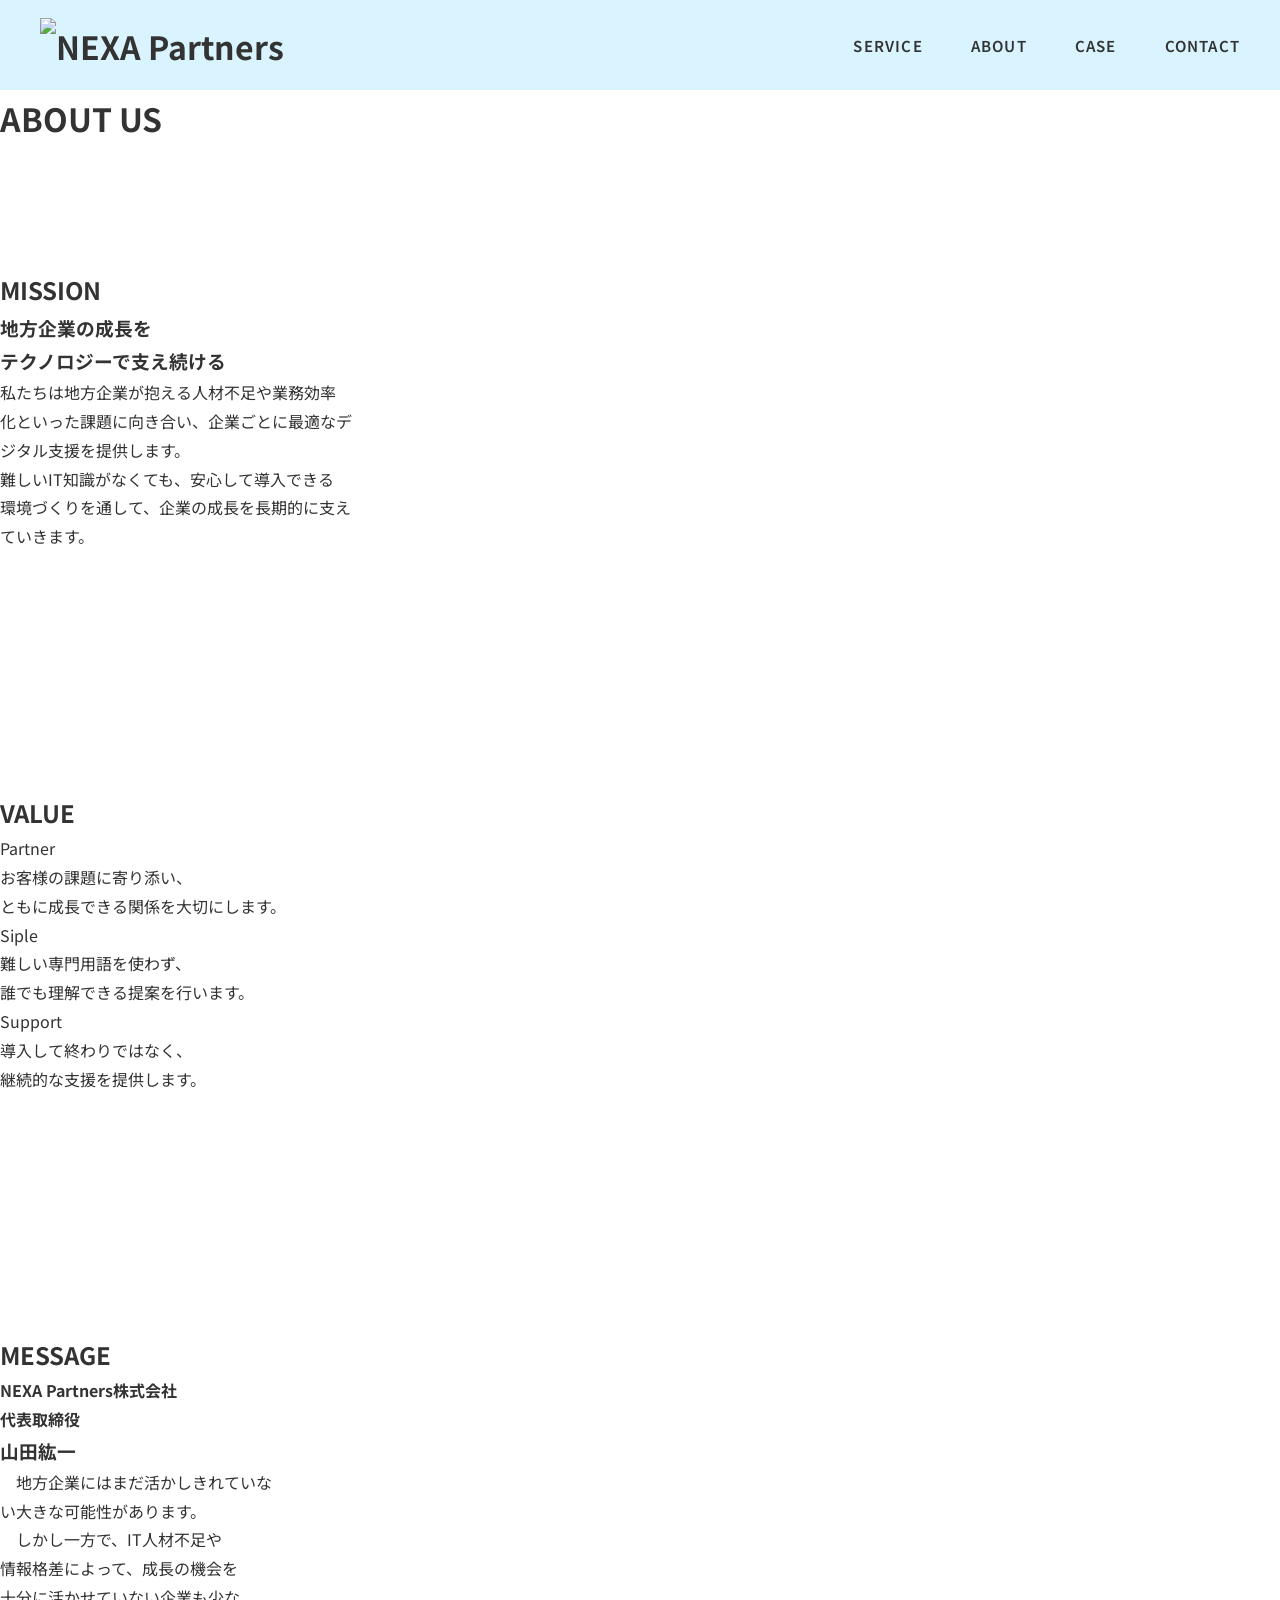
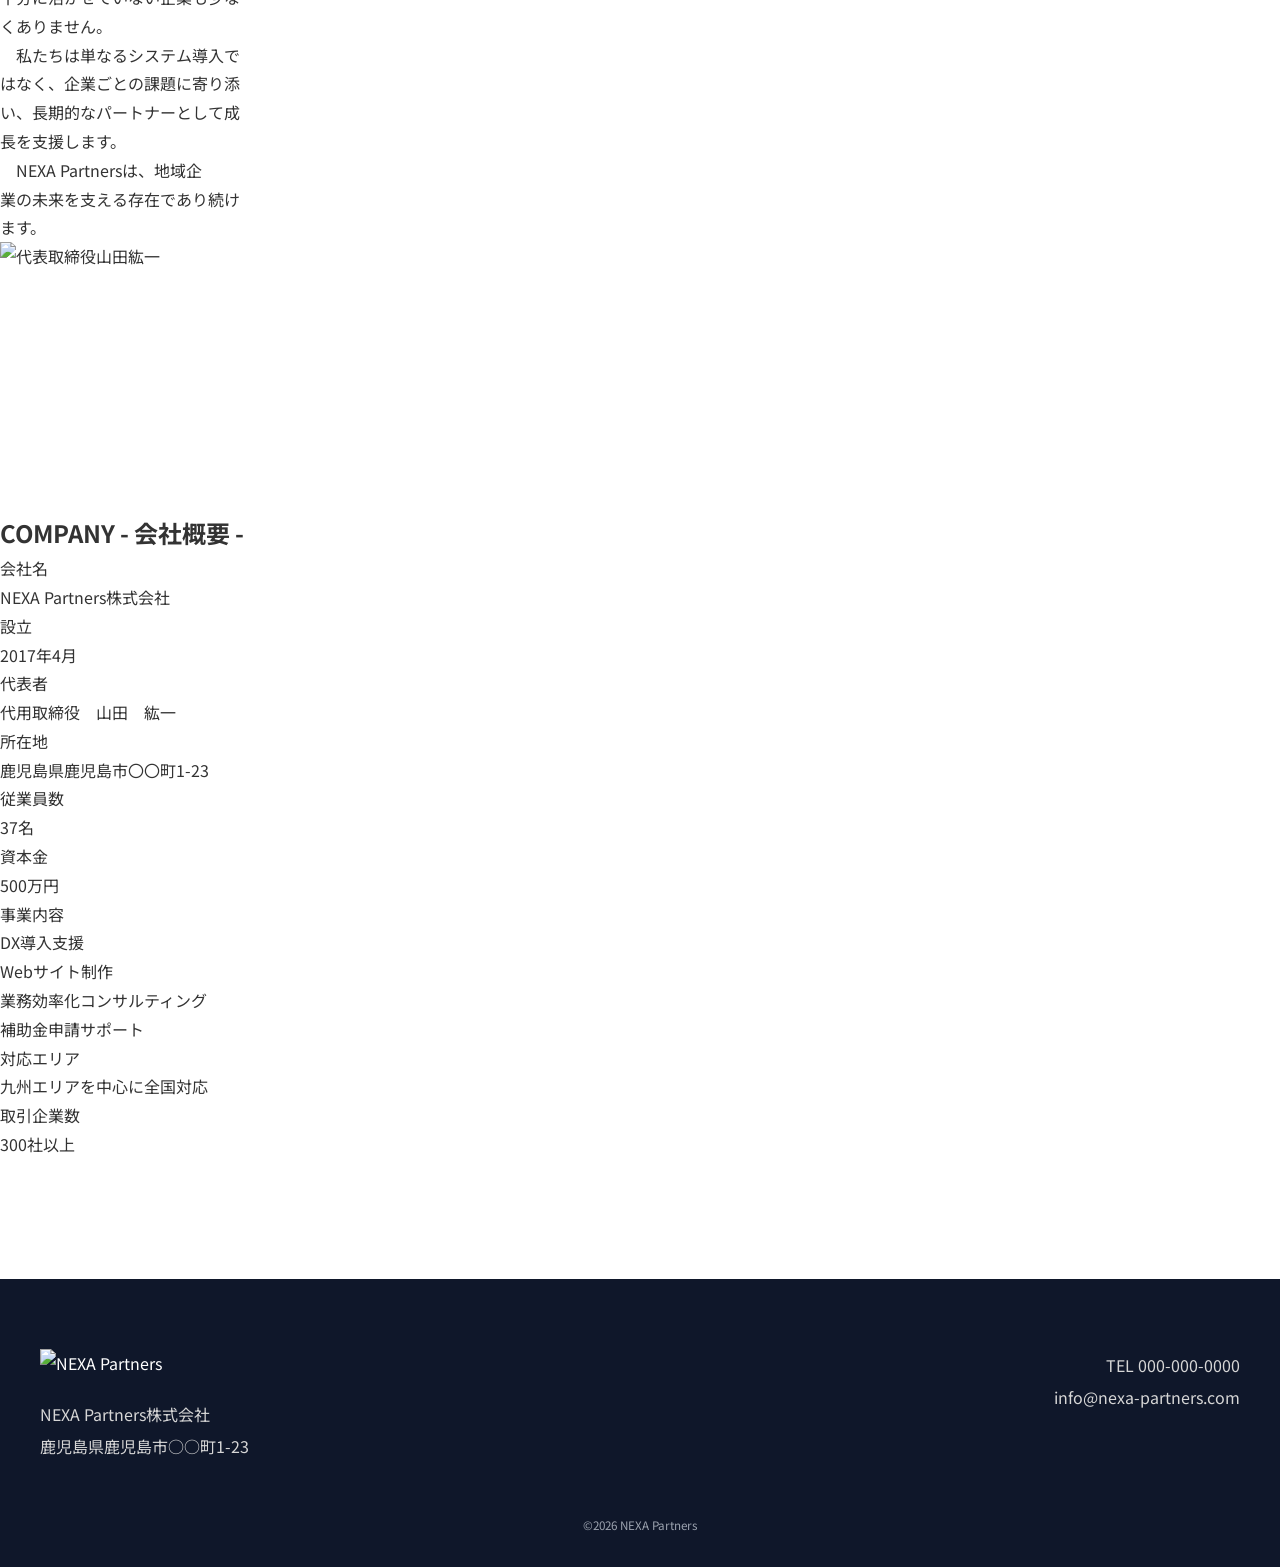
==== about.html @ 4a6d2b7f "Initial commit" ====
<!DOCTYPE html>
<html lang="ja">
<head>
    <meta charset="UTF-8">
    <meta name="viewport" content="width=device-width, initial-scale=1.0">
    <link rel="stylesheet" href="css/reset.css">
    <link rel="stylesheet" href="css/common.css">
    <link rel="stylesheet" href="css/about.css">
    <link rel="preconnect" href="https://fonts.googleapis.com">
    <link rel="preconnect" href="https://fonts.gstatic.com" crossorigin>
    <link href="https://fonts.googleapis.com/css2?family=Noto+Sans+JP:wght@100..900&display=swap" rel="stylesheet">
    <link rel="icon" href="images/common/favicon.ico">
    <title>NEXA Partners / ABOUT</title>
</head>
<body>
    <header>
        <div class="header-inner">
            <h1 class="logo">
            <a href="index.html">
                <img src="images/common/logo.svg" alt="NEXA Partners">
            </a>
            </h1>
            <nav>
            <ul class="gnav">
                <li><a href="service.html">SERVICE</a></li>
                <li><a href="about.html">ABOUT</a></li>
                <li><a href="case.html">CASE</a></li>
                <li><a href="contact.html">CONTACT</a></li>
            </ul>
            </nav>
        </div>
    </header>

    <main>
        <h1>ABOUT US</h1>
        <section class="mission">
            <h2>MISSION</h2>
            <h3>地方企業の成長を<br>テクノロジーで支え続ける</h3>
            <p>私たちは地方企業が抱える人材不足や業務効率<br>
                化といった課題に向き合い、企業ごとに最適なデ<br>
                ジタル支援を提供します。
            </p>
            <p>難しいIT知識がなくても、安心して導入できる<br>
                環境づくりを通して、企業の成長を長期的に支え<br>
                ていきます。
            </p>
        </section>
        <section class="value">
            <h2>VALUE</h2>
            <figure class="partner">
                <img src="./images/about/partner.svg" alt="">
                <figcaption>Partner</figcaption>
                <p>お客様の課題に寄り添い、<br>
                    ともに成長できる関係を大切にします。
                </p>
            </figure>
            <figure class="partner">
                <img src="./images/about/simple.svg" alt="">
                <figcaption>Siple</figcaption>
                <p>難しい専門用語を使わず、<br>
                    誰でも理解できる提案を行います。
                </p>
            </figure>
            <figure class="partner">
                <img src="./images/about/partner.svg" alt="">
                <figcaption>Support</figcaption>
                <p>導入して終わりではなく、<br>
                    継続的な支援を提供します。
                </p>
            </figure>
        </section>
        <section class="message">
            <h2>MESSAGE</h2>
            <div>
                <h4>NEXA Partners株式会社<br>
                    代表取締役
                </h4>
            </div>
            <div>
                <h3>山田紘一</h3>
            </div>
            <div>
                <p>　地方企業にはまだ活かしきれていな<br>
                    い大きな可能性があります。
                </p>
                <p>　しかし一方で、IT人材不足や<br>
                    情報格差によって、成長の機会を<br>
                    十分に活かせていない企業も少な<br>
                    くありません。
                </p>
                <p>　私たちは単なるシステム導入で<br>
                    はなく、企業ごとの課題に寄り添<br>
                    い、長期的なパートナーとして成<br>
                    長を支援します。
                </p>
                <p>　NEXA Partnersは、地域企<br>
                    業の未来を支える存在であり続け<br>
                    ます。
                </p>
            </div>
            <div>
                <img src="./images/about/president.jpg" alt="代表取締役山田紘一">
            </div>
        </section>
        <section class="company">
            <h2>COMPANY - 会社概要 -</h2>
            <dl>
                <dt>会社名</dt><dd>NEXA Partners株式会社</dd>
                <dt>設立</dt><dd>2017年4月</dd>
                <dt>代表者</dt><dd>代用取締役　山田　紘一</dd>
                <dt>所在地</dt><dd>鹿児島県鹿児島市〇〇町1-23</dd>
                <dt>従業員数</dt><dd>37名</dd>
                <dt>資本金</dt><dd>500万円</dd>
                <dt>事業内容</dt><dd>DX導入支援
                                    <ul>
                                        <li>Webサイト制作</li>
                                        <li>業務効率化コンサルティング</li>
                                        <li>補助金申請サポート</li>
                                    </ul>
                                </dd>
                <dt>対応エリア</dt><dd>九州エリアを中心に全国対応</dd>
                <dt>取引企業数</dt><dd>300社以上</dd>
            </dl>
        </section>

    </main>

    <footer>
        <div class="footer-inner">
            <div class="footer-left">
                <img src="images/common/logo_white.svg" alt="NEXA Partners">
                <p>
                    NEXA Partners株式会社<br>
                    鹿児島県鹿児島市○○町1-23
                </p>
            </div>
            <div class="footer-right">
                <p>TEL 000-000-0000</p>
                <p>info@nexa-partners.com</p>
            </div>
        </div>
        <div class="copyright">
            <small>
                ©2026 NEXA Partners
            </small>
        </div>
    </footer>
</body>
---- css/common.css ----
/* =====================
Common
===================== */

*{
    margin:0;
    padding:0;
    box-sizing:border-box;
}

body{
    font-family:"Noto Sans JP",sans-serif;
    color:#333;
    background:#fff;
    line-height:1.8;
}

img{
    display:block;
    width:100%;
}

a{
    text-decoration:none;
    color:inherit;
}

ul{
    list-style:none;
}

section{
    padding:120px 0;
}

.inner{
    width:1200px;
    margin:auto;
}


/* =====================
Header
===================== */

header{
    width:100%;
    height:90px;
    background:#d9f4ff;
    position:sticky;
    top:0;
    z-index:1000;
}

.header-inner{
    width:1200px;
    height:100%;
    margin:auto;
    display:flex;
    justify-content:space-between;
    align-items:center;
}

.logo img{
    height:55px;
}

.gnav{
    display:flex;
    gap:48px;
}

.gnav a{
    font-size:15px;
    font-weight:600;
    letter-spacing:.08em;
    transition:.3s;
}

.gnav a:hover{
    color:#2563eb;
}


/* Button */
.btn {
    display: inline-flex;
    justify-content: center;
    align-items: center;
    width: 380px;
    height: 80px;
    background: #ff7438;
    color: #fff;
    border-radius: 999px;
    font-size: 26px;
    font-weight: 700;
    letter-spacing: 0.12em;
    box-shadow: 8px 8px 0 rgba(0, 0, 0, 0.35);
    transition: 0.3s;
}

.btn:active {
    transform: translateY(3px);
    box-shadow: 4px 4px 0 rgba(0, 0, 0, 0.35);
}

/* Arrow */
/* 青い矢印見出し */
.arrow-title {
    width: 640px;
    height: 110px;
    background: #3367d6;
    color: #fff;
    display: flex;
    align-items: center;
    justify-content: center;
    gap: 42px;
    font-size: 36px;
    font-weight: 700;
    letter-spacing: 0.18em;
    clip-path: polygon(0 0, 92% 0, 100% 50%, 92% 100%, 0 100%);
    box-shadow: 8px 8px 14px rgba(0, 0, 0, 0.25);
}

.arrow-title span {
    font-size: 34px;
    letter-spacing: 0.14em;
}

/* =====================
Footer
===================== */

footer{
    background:#0F172A;
    color:#fff;
    padding:70px 0 30px;
}

.footer-inner{
    width:1200px;
    margin:auto;
    display:flex;
    justify-content:space-between;
}

.footer-left img{
    width:180px;
    margin-bottom:20px;
}

.footer-left p{
    line-height:2;
    color:#d6d6d6;
}

.footer-right{
    text-align:right;
    line-height:2;
    color:#d6d6d6;
}

.copyright{
    margin-top:50px;
    text-align:center;
    font-size:14px;
    color:#9ca3af;
}
---- css/about.css ----
.about-hero{

}

.mission{

}

.value{

}

.company{

}

.message{

}
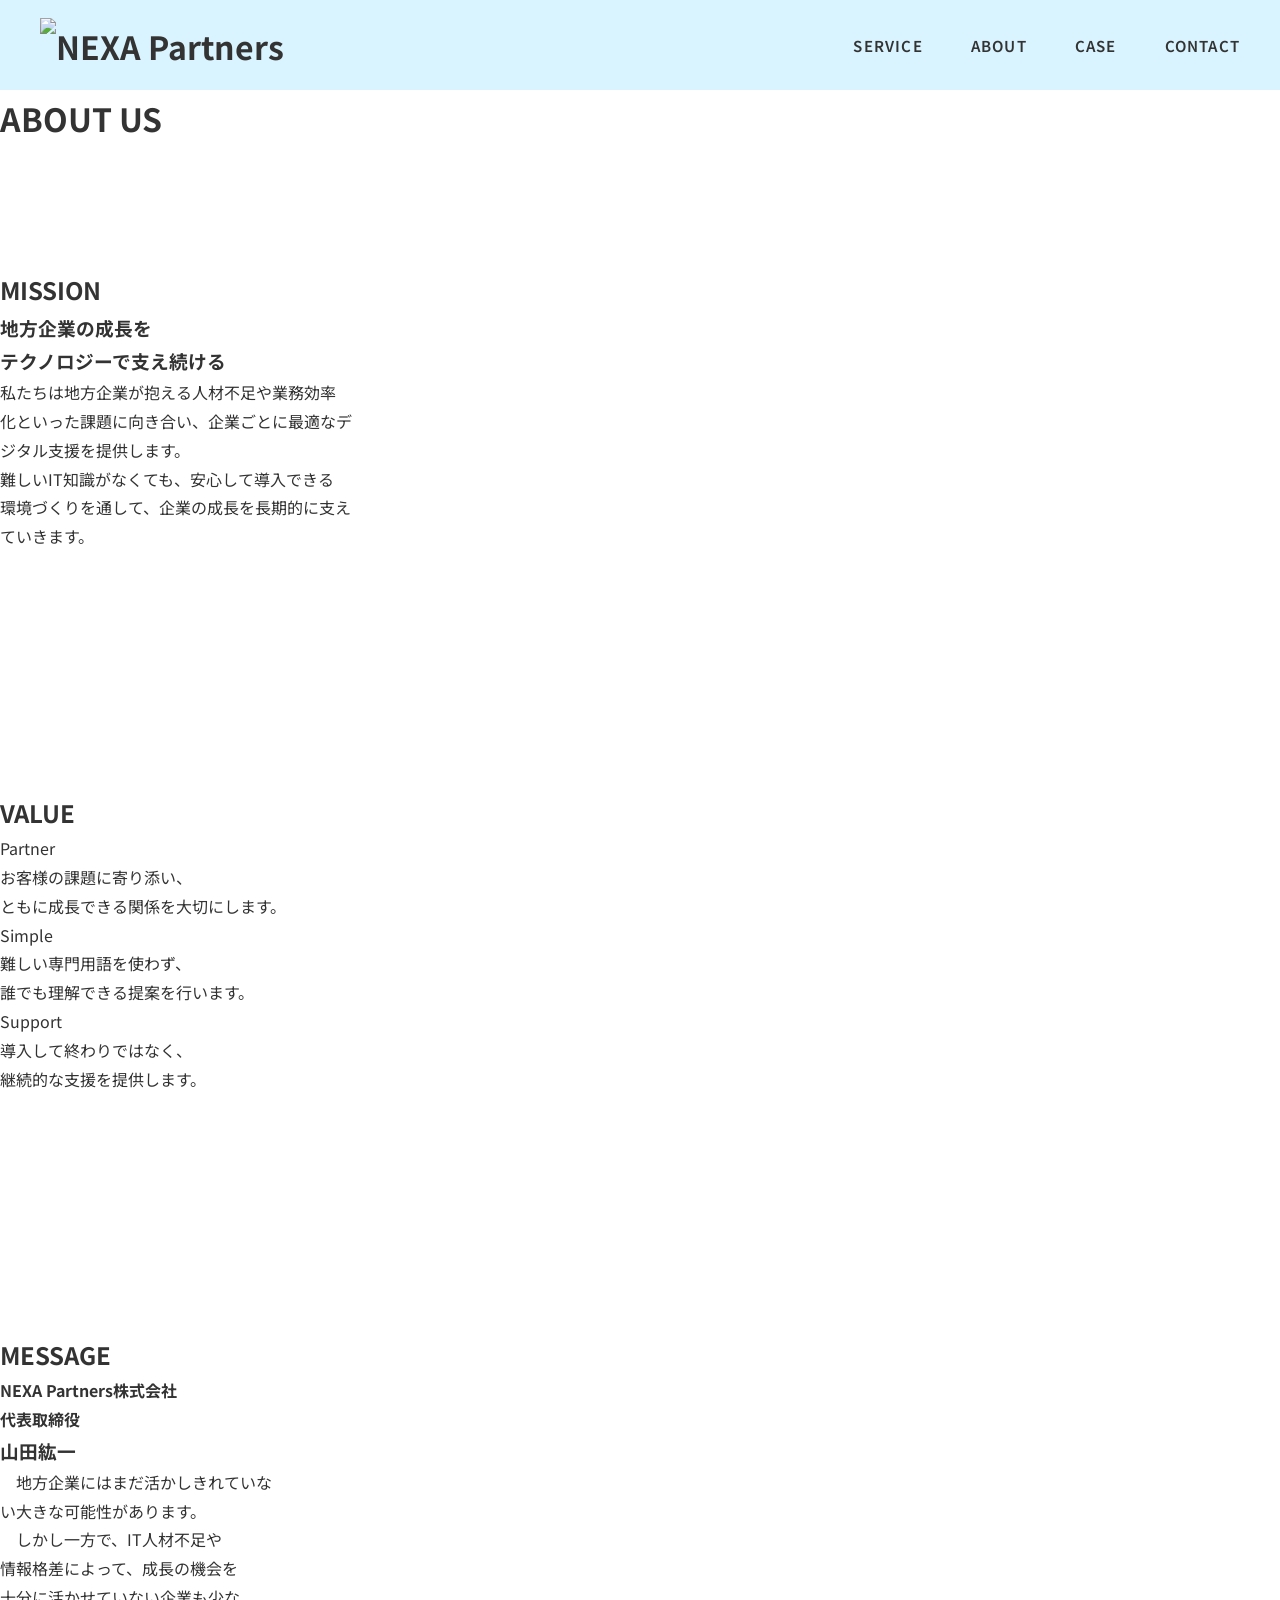
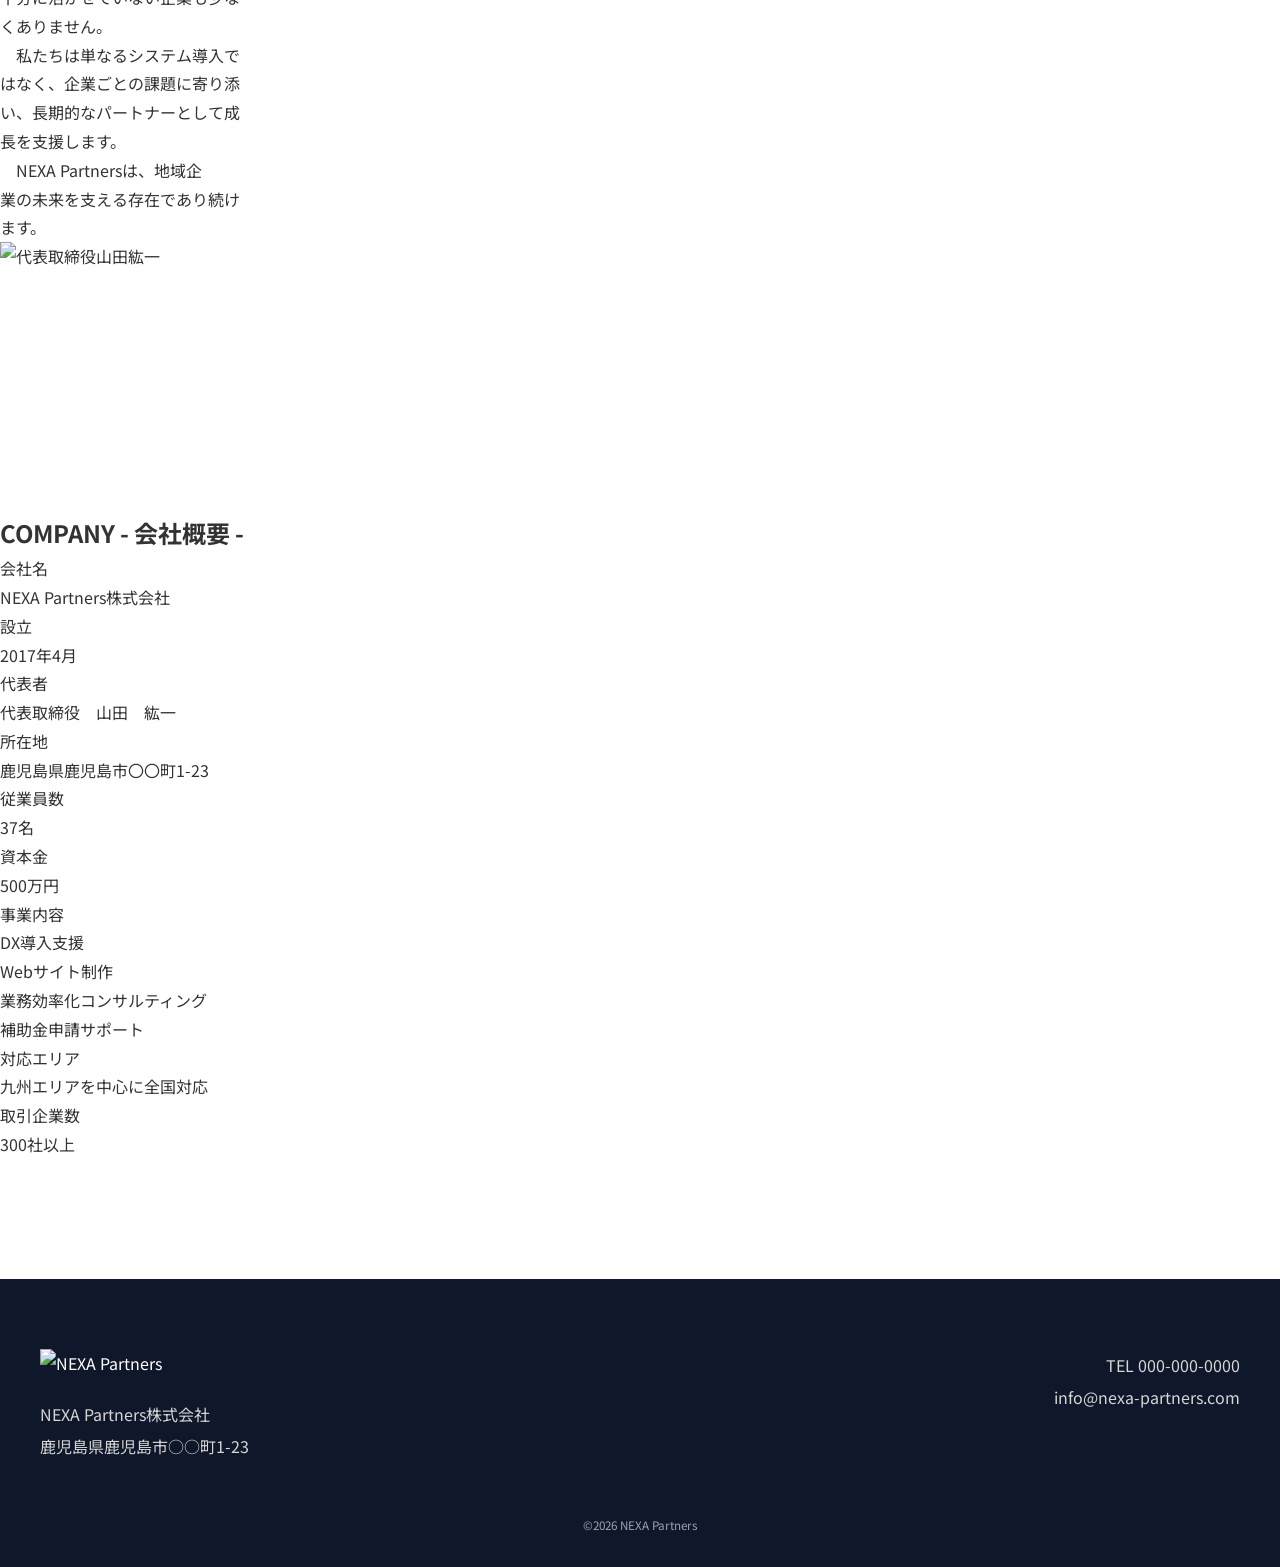
==== commit 37270385: "Fix HTML structure" ====
--- a/about.html
+++ b/about.html
@@ -47,21 +47,21 @@
         </section>
         <section class="value">
             <h2>VALUE</h2>
-            <figure class="partner">
+            <figure class="value-item">
                 <img src="./images/about/partner.svg" alt="">
                 <figcaption>Partner</figcaption>
                 <p>お客様の課題に寄り添い、<br>
                     ともに成長できる関係を大切にします。
                 </p>
             </figure>
-            <figure class="partner">
+            <figure class="value-item">
                 <img src="./images/about/simple.svg" alt="">
-                <figcaption>Siple</figcaption>
+                <figcaption>Simple</figcaption>
                 <p>難しい専門用語を使わず、<br>
                     誰でも理解できる提案を行います。
                 </p>
             </figure>
-            <figure class="partner">
+            <figure class="value-item">
                 <img src="./images/about/partner.svg" alt="">
                 <figcaption>Support</figcaption>
                 <p>導入して終わりではなく、<br>
@@ -107,7 +107,7 @@
             <dl>
                 <dt>会社名</dt><dd>NEXA Partners株式会社</dd>
                 <dt>設立</dt><dd>2017年4月</dd>
-                <dt>代表者</dt><dd>代用取締役　山田　紘一</dd>
+                <dt>代表者</dt><dd>代表取締役　山田　紘一</dd>
                 <dt>所在地</dt><dd>鹿児島県鹿児島市〇〇町1-23</dd>
                 <dt>従業員数</dt><dd>37名</dd>
                 <dt>資本金</dt><dd>500万円</dd>
@@ -145,4 +145,5 @@
             </small>
         </div>
     </footer>
-</body>+</body>
+</html>
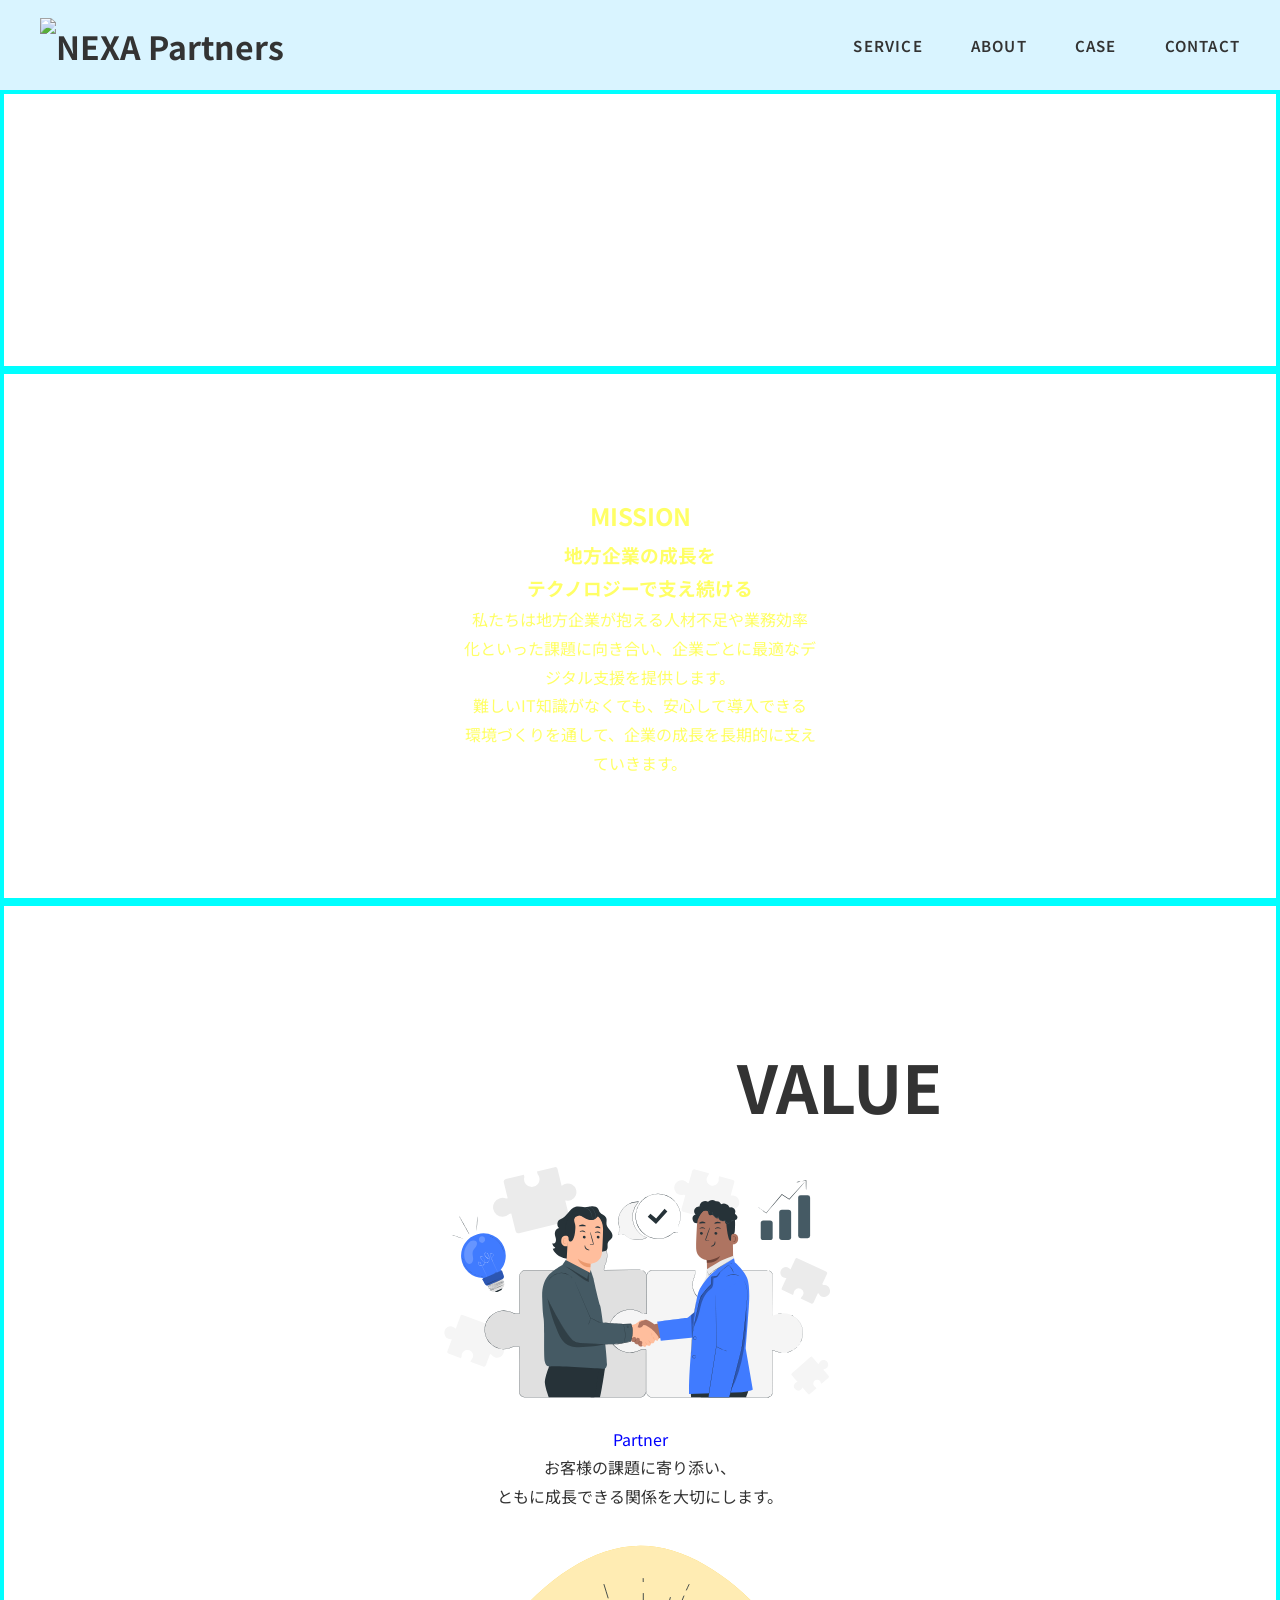
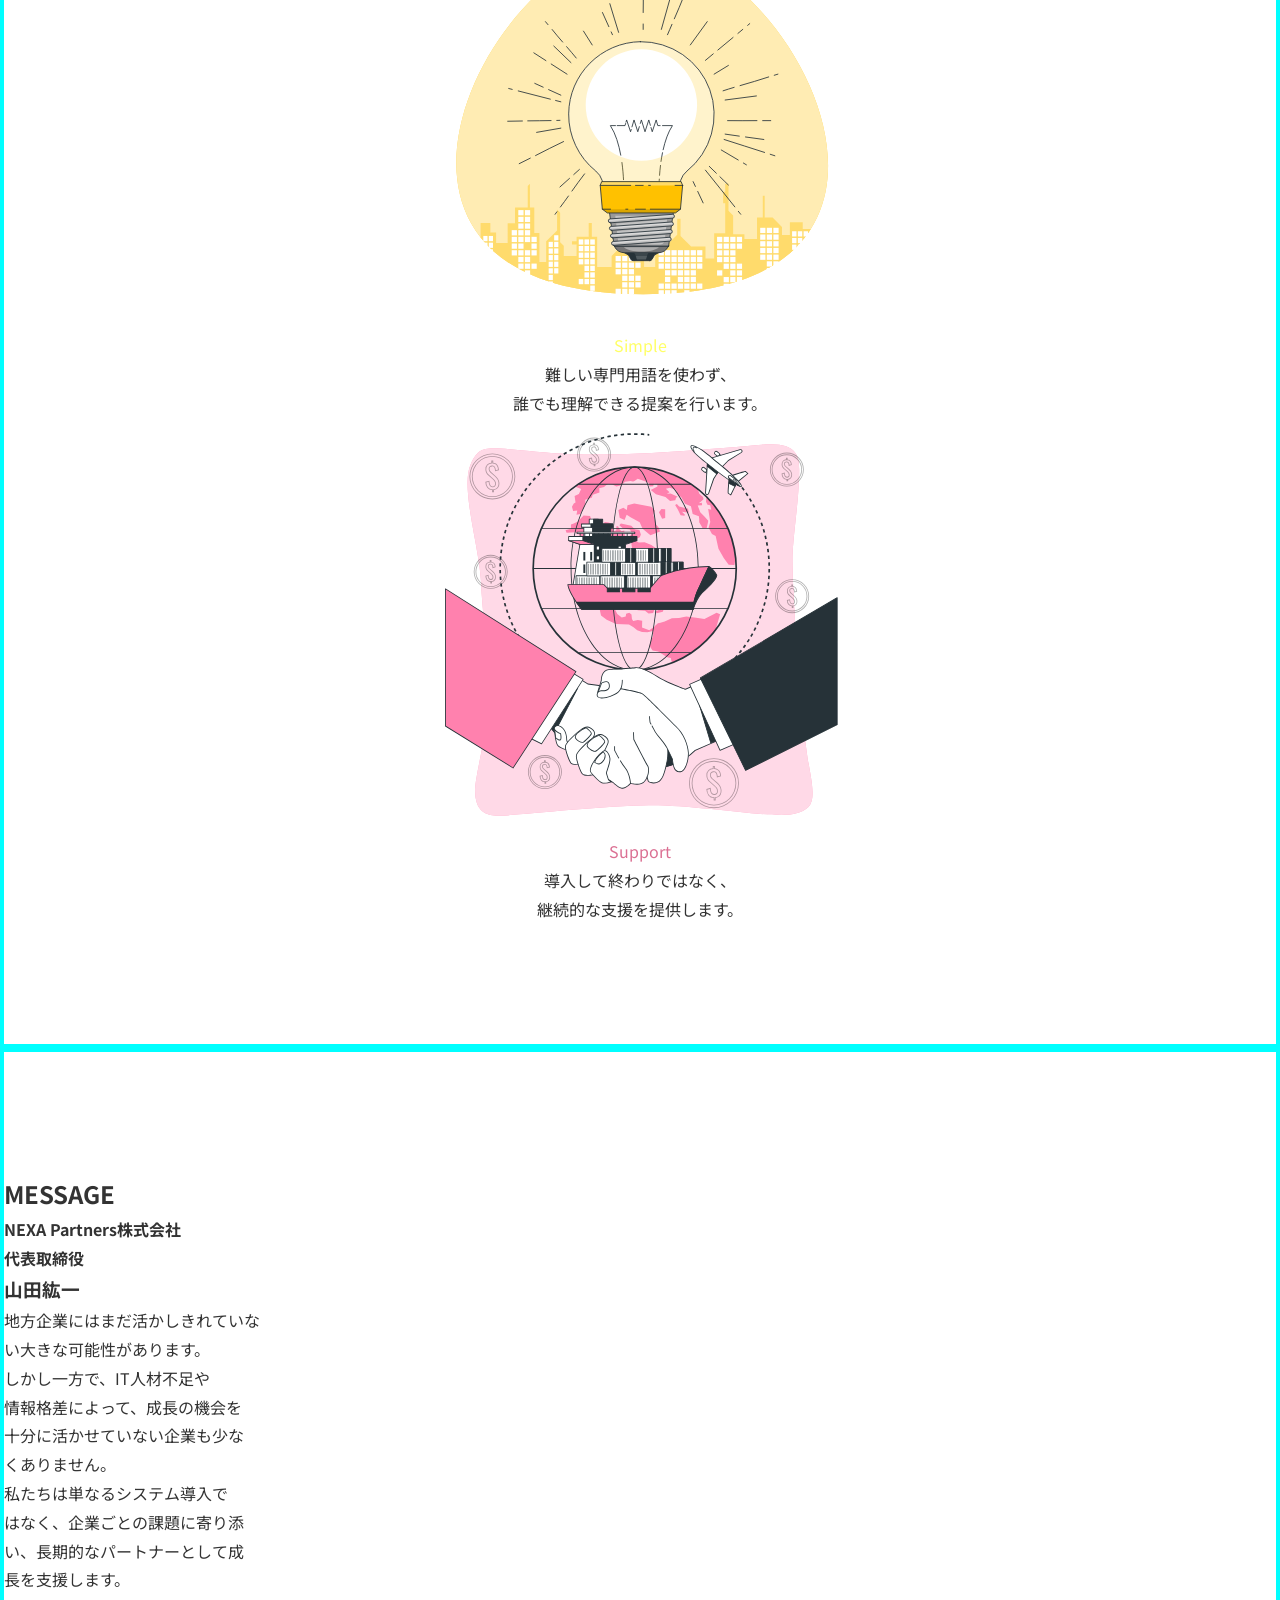
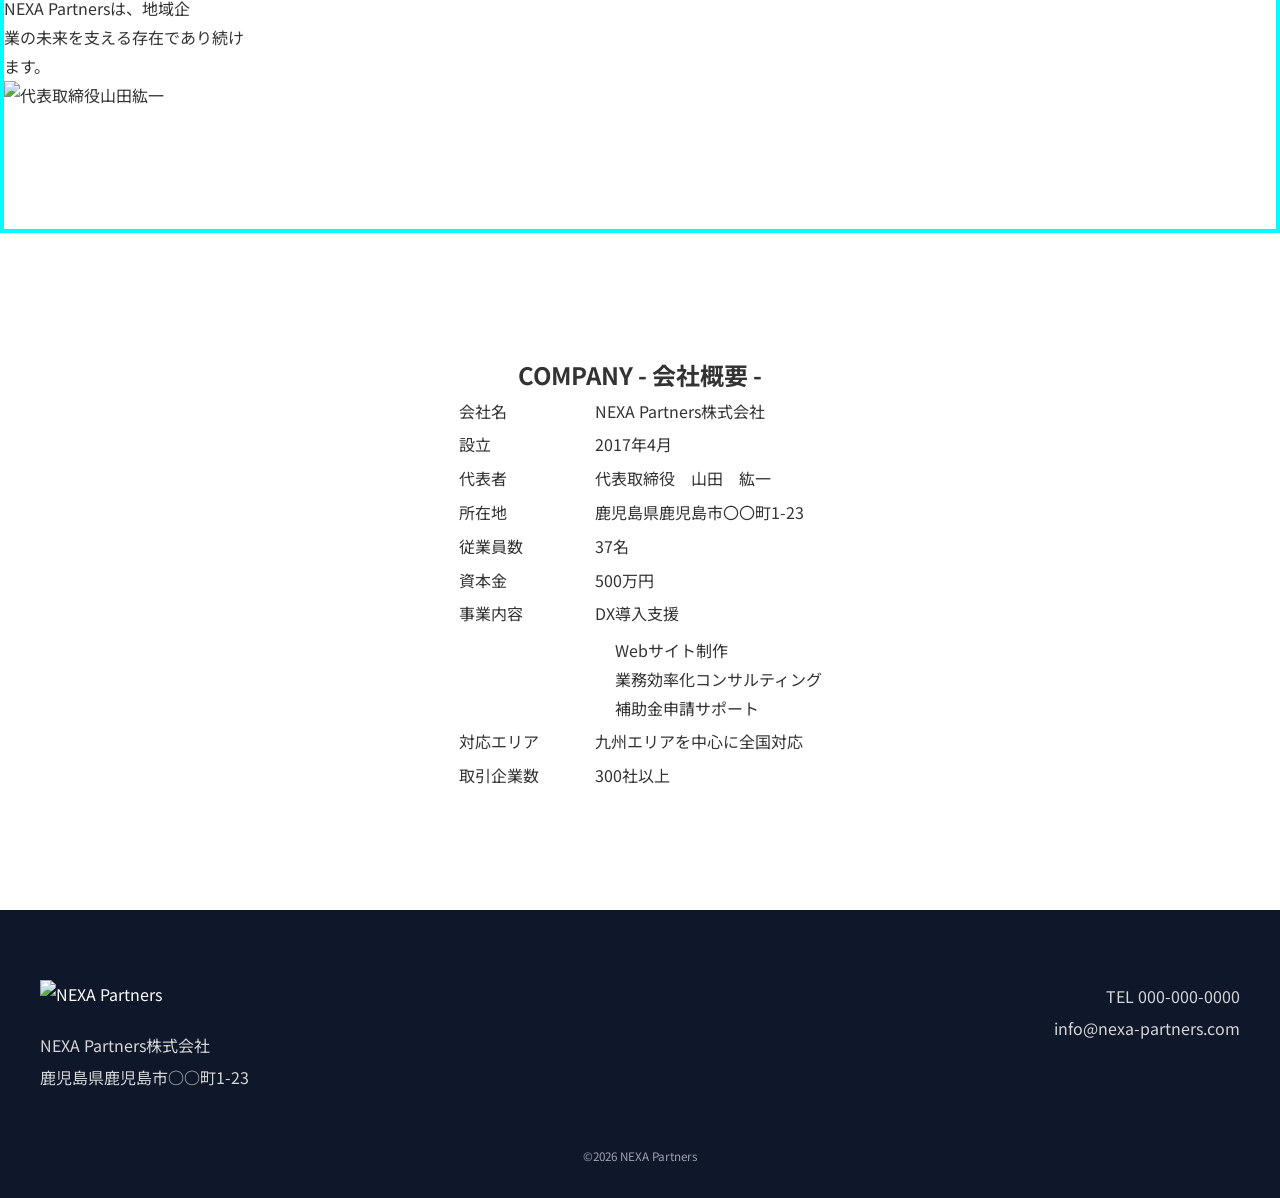
==== commit 75bbdfba: "aboutページを変更" ====
--- a/about.html
+++ b/about.html
@@ -32,96 +32,112 @@
     </header>
 
     <main>
-        <h1>ABOUT US</h1>
-        <section class="mission">
-            <h2>MISSION</h2>
-            <h3>地方企業の成長を<br>テクノロジーで支え続ける</h3>
-            <p>私たちは地方企業が抱える人材不足や業務効率<br>
-                化といった課題に向き合い、企業ごとに最適なデ<br>
-                ジタル支援を提供します。
-            </p>
-            <p>難しいIT知識がなくても、安心して導入できる<br>
-                環境づくりを通して、企業の成長を長期的に支え<br>
-                ていきます。
-            </p>
-        </section>
-        <section class="value">
-            <h2>VALUE</h2>
-            <figure class="value-item">
-                <img src="./images/about/partner.svg" alt="">
-                <figcaption>Partner</figcaption>
-                <p>お客様の課題に寄り添い、<br>
-                    ともに成長できる関係を大切にします。
+        <div class="innerWrap">
+            <section class="about-hero">
+                <h1>ABOUT US</h1>
+            </section>
+        </div>
+        <div class="innerWrap">
+            <section class="mission">
+                <h2>MISSION</h2>
+                <h3>地方企業の成長を<br>テクノロジーで支え続ける</h3>
+                <p>私たちは地方企業が抱える人材不足や業務効率<br>
+                    化といった課題に向き合い、企業ごとに最適なデ<br>
+                    ジタル支援を提供します。
                 </p>
-            </figure>
-            <figure class="value-item">
-                <img src="./images/about/simple.svg" alt="">
-                <figcaption>Simple</figcaption>
-                <p>難しい専門用語を使わず、<br>
-                    誰でも理解できる提案を行います。
+                <p>難しいIT知識がなくても、安心して導入できる<br>
+                    環境づくりを通して、企業の成長を長期的に支え<br>
+                    ていきます。
                 </p>
-            </figure>
-            <figure class="value-item">
-                <img src="./images/about/partner.svg" alt="">
-                <figcaption>Support</figcaption>
-                <p>導入して終わりではなく、<br>
-                    継続的な支援を提供します。
-                </p>
-            </figure>
-        </section>
-        <section class="message">
-            <h2>MESSAGE</h2>
-            <div>
-                <h4>NEXA Partners株式会社<br>
-                    代表取締役
-                </h4>
-            </div>
-            <div>
-                <h3>山田紘一</h3>
-            </div>
-            <div>
-                <p>　地方企業にはまだ活かしきれていな<br>
-                    い大きな可能性があります。
-                </p>
-                <p>　しかし一方で、IT人材不足や<br>
-                    情報格差によって、成長の機会を<br>
-                    十分に活かせていない企業も少な<br>
-                    くありません。
-                </p>
-                <p>　私たちは単なるシステム導入で<br>
-                    はなく、企業ごとの課題に寄り添<br>
-                    い、長期的なパートナーとして成<br>
-                    長を支援します。
-                </p>
-                <p>　NEXA Partnersは、地域企<br>
-                    業の未来を支える存在であり続け<br>
-                    ます。
-                </p>
-            </div>
-            <div>
-                <img src="./images/about/president.jpg" alt="代表取締役山田紘一">
-            </div>
-        </section>
-        <section class="company">
-            <h2>COMPANY - 会社概要 -</h2>
-            <dl>
-                <dt>会社名</dt><dd>NEXA Partners株式会社</dd>
-                <dt>設立</dt><dd>2017年4月</dd>
-                <dt>代表者</dt><dd>代表取締役　山田　紘一</dd>
-                <dt>所在地</dt><dd>鹿児島県鹿児島市〇〇町1-23</dd>
-                <dt>従業員数</dt><dd>37名</dd>
-                <dt>資本金</dt><dd>500万円</dd>
-                <dt>事業内容</dt><dd>DX導入支援
-                                    <ul>
-                                        <li>Webサイト制作</li>
-                                        <li>業務効率化コンサルティング</li>
-                                        <li>補助金申請サポート</li>
-                                    </ul>
-                                </dd>
-                <dt>対応エリア</dt><dd>九州エリアを中心に全国対応</dd>
-                <dt>取引企業数</dt><dd>300社以上</dd>
-            </dl>
-        </section>
+            </section>
+        </div>
+        <div class="innerWrap">
+            <section class="value">
+                <h2 class="value-top">VALUE</h2>
+                <figure class="value-item partner">
+                    <img src="./images/about/partner.svg" alt="">
+                    <figcaption>Partner</figcaption>
+                    <p>お客様の課題に寄り添い、<br>
+                        ともに成長できる関係を大切にします。
+                    </p>
+                </figure>
+                <figure class="value-item simple">
+                    <img src="./images/about/simple.svg" alt="">
+                    <figcaption>Simple</figcaption>
+                    <p>難しい専門用語を使わず、<br>
+                        誰でも理解できる提案を行います。
+                    </p>
+                </figure>
+                <figure class="value-item support">
+                    <img src="./images/about/support.svg" alt="">
+                    <figcaption>Support</figcaption>
+                    <p>導入して終わりではなく、<br>
+                        継続的な支援を提供します。
+                    </p>
+                </figure>
+            </section>
+        </div>
+        <div class="innerWrap">
+            <section class="message">
+                <h2>MESSAGE</h2>
+                <div>
+                    <h4>NEXA Partners株式会社<br>
+                        代表取締役
+                    </h4>
+                </div>
+                <div>
+                    <h3>山田紘一</h3>
+                </div>
+                <div>
+                    <p>
+                        地方企業にはまだ活かしきれていな<br>
+                        い大きな可能性があります。
+                    </p>
+                    <p>
+                        しかし一方で、IT人材不足や<br>
+                        情報格差によって、成長の機会を<br>
+                        十分に活かせていない企業も少な<br>
+                        くありません。
+                    </p>
+                    <p>
+                        私たちは単なるシステム導入で<br>
+                        はなく、企業ごとの課題に寄り添<br>
+                        い、長期的なパートナーとして成<br>
+                        長を支援します。
+                    </p>
+                    <p>
+                        NEXA Partnersは、地域企<br>
+                        業の未来を支える存在であり続け<br>
+                        ます。
+                    </p>
+                </div>
+                <div>
+                    <img src="./images/about/president.jpg" alt="代表取締役山田紘一">
+                </div>
+            </section>
+        </div>
+        <div class="innerwrap">
+            <section class="company">
+                <h2 class="company-top">COMPANY - 会社概要 -</h2>
+                <dl class="company-info">
+                    <dt>会社名</dt><dd>NEXA Partners株式会社</dd>
+                    <dt>設立</dt><dd>2017年4月</dd>
+                    <dt>代表者</dt><dd>代表取締役　山田　紘一</dd>
+                    <dt>所在地</dt><dd>鹿児島県鹿児島市〇〇町1-23</dd>
+                    <dt>従業員数</dt><dd>37名</dd>
+                    <dt>資本金</dt><dd>500万円</dd>
+                    <dt>事業内容</dt><dd>DX導入支援
+                                        <ul>
+                                            <li>Webサイト制作</li>
+                                            <li>業務効率化コンサルティング</li>
+                                            <li>補助金申請サポート</li>
+                                        </ul>
+                                    </dd>
+                    <dt>対応エリア</dt><dd>九州エリアを中心に全国対応</dd>
+                    <dt>取引企業数</dt><dd>300社以上</dd>
+                </dl>
+            </section>
+        </div>
 
     </main>
 
--- a/css/about.css
+++ b/css/about.css
@@ -1,19 +1,101 @@
-.about-hero{
+@charset "utf-8";
 
+/* =========================
+   ABOUTページ
+========================= */
+
+/* 補助線 */
+.innerWrap {
+    border: 4px solid aqua;
 }
 
-.mission{
 
+/* Hero */
+
+.about-hero{
+    background-image: url(../images/about/about-hero.jpg);
+    background-position: center;
+    background-size: cover;
 }
 
-.value{
-
+.about-hero h1{
+    color: #fff;
+    font-size: large;
+    font-weight: bold;
 }
 
-.company{
+/* mission */
 
+.mission{
+    background-image: url(../images/about/mission.jpg);
+    background-position: center;
+    background-size: cover;
+    color: #ff6;
+    text-align: center;
 }
+
+/* value */
+
+.value-top{
+    font-size: 66px;
+    text-align: center;
+    padding-left: 400px;
+}
+
+.value-item{
+    display: flex;
+    flex-direction: column;
+    align-items: center;
+    text-align: center;
+}
+
+.value-item img{
+    width: 420px;
+    height: auto;
+}
+
+.partner figcaption{
+    color: blue;
+}
+
+.simple figcaption{
+    color: #ff6;
+}
+
+.support figcaption{
+    color: palevioletred;
+}
+
+/* message */
 
 .message{
 
 }
+
+/* company */
+
+.company{
+    display: flex;
+    flex-direction: column;
+    align-items: center;
+}
+
+.company-top{
+    text-align: center;
+}
+
+.company-info {
+    display: grid;
+    grid-template-columns: 120px 1fr;
+    gap: 5px 16px;
+}
+
+.company-info dt,
+.company-info dd {
+    margin: 0;
+}
+
+.company-info ul {
+    margin: 8px 0 0;
+    padding-left: 20px;
+}
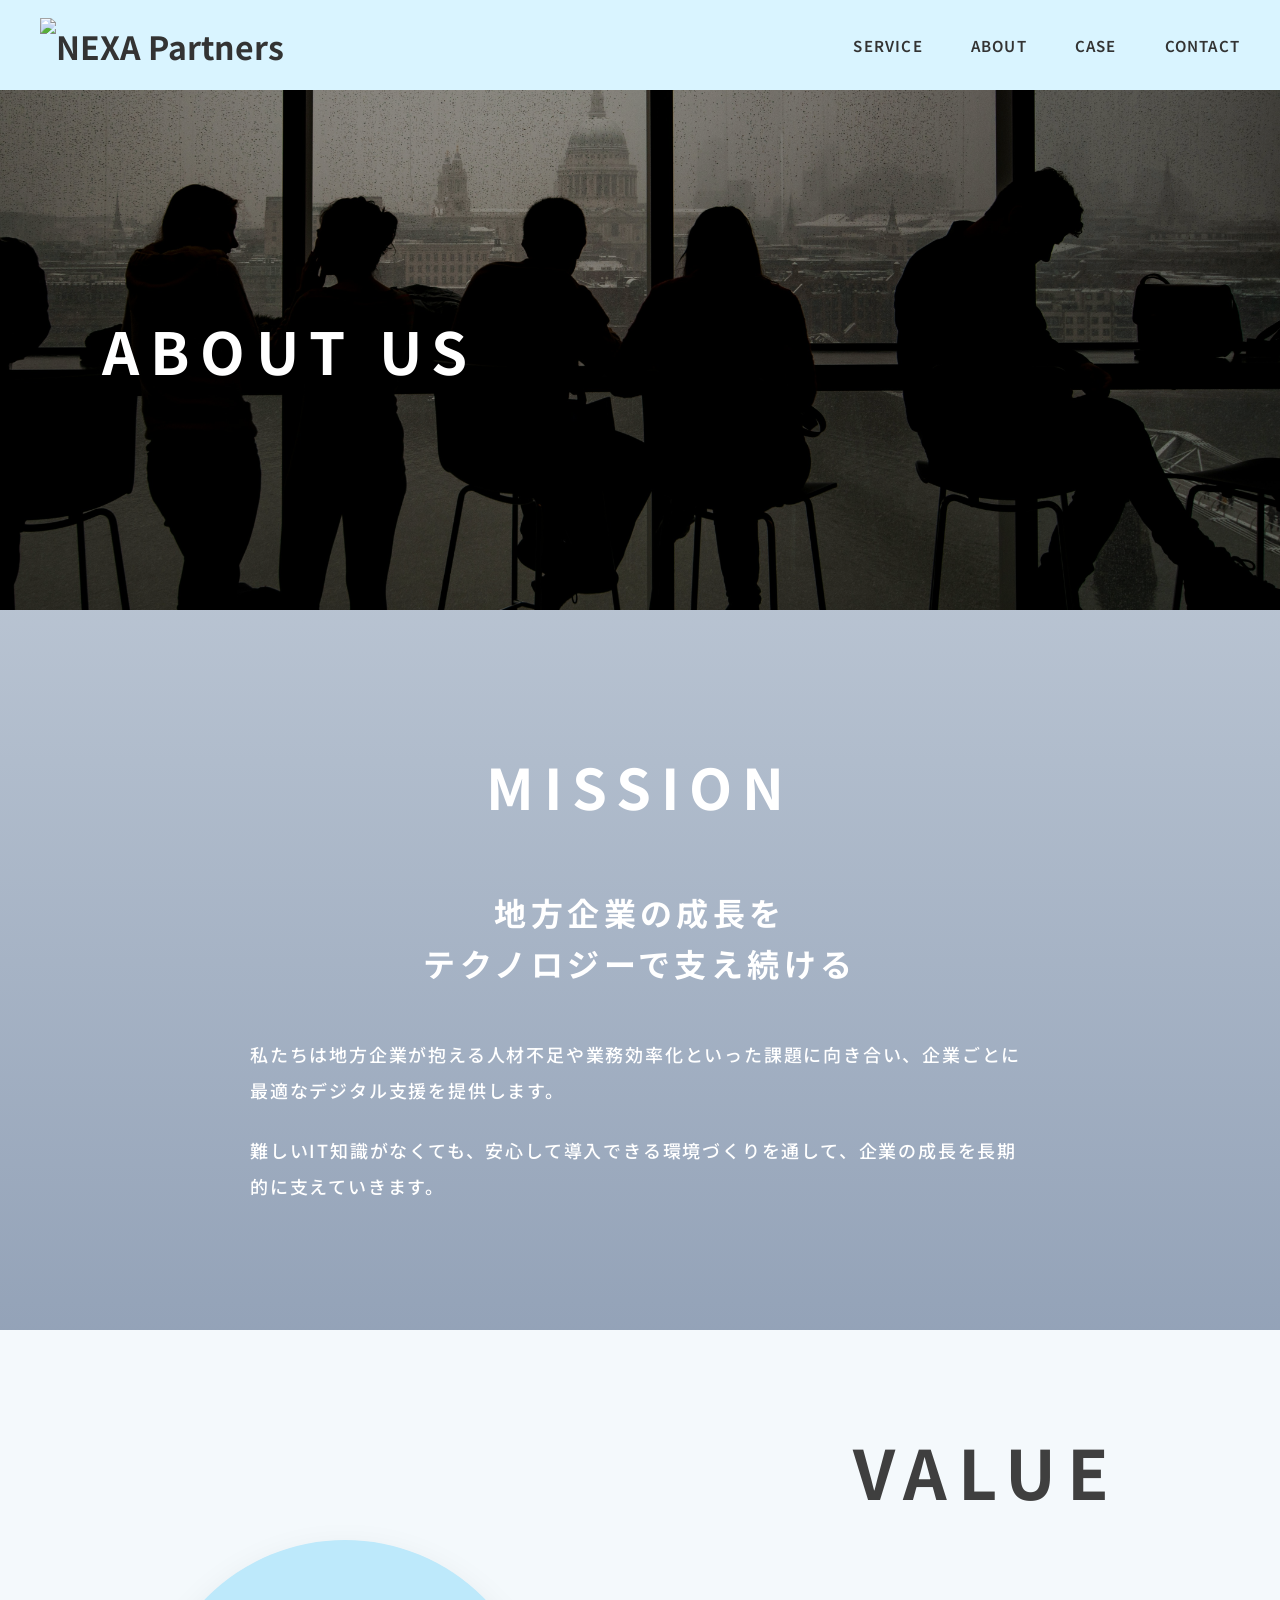
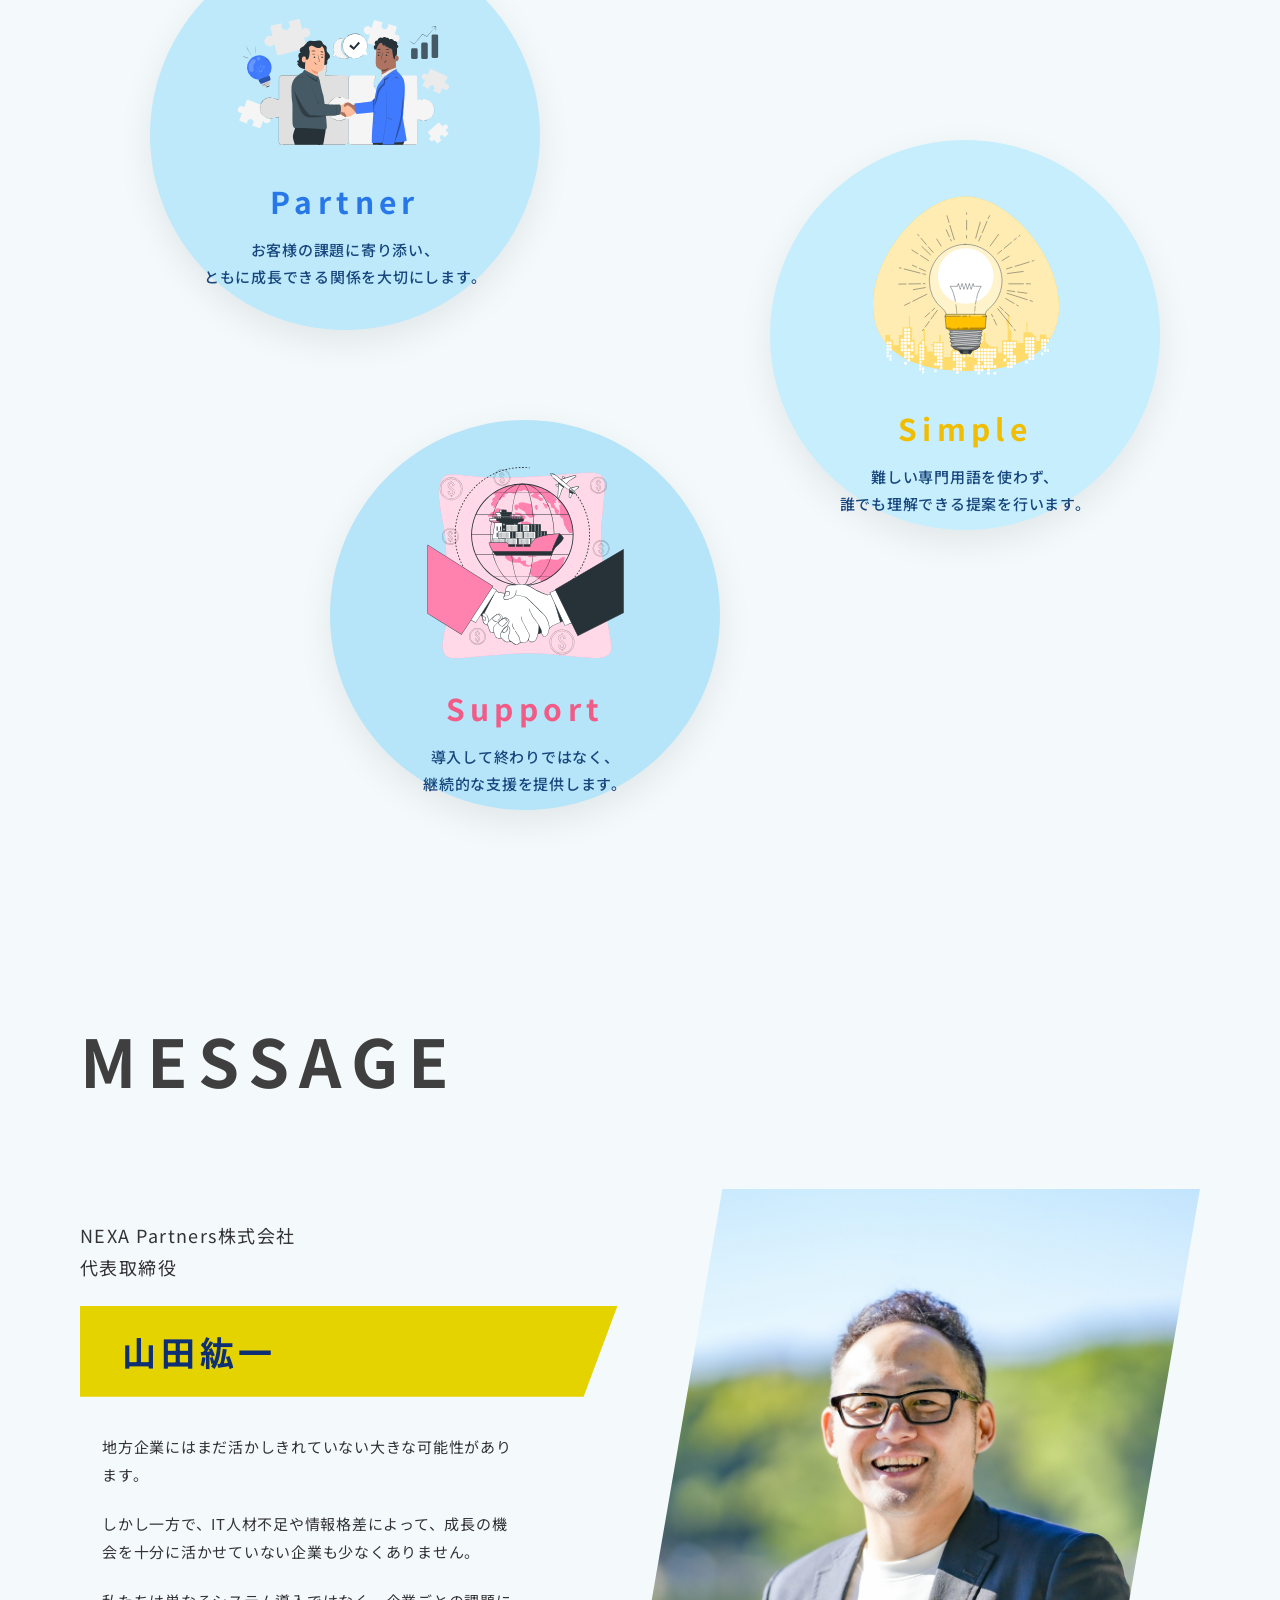
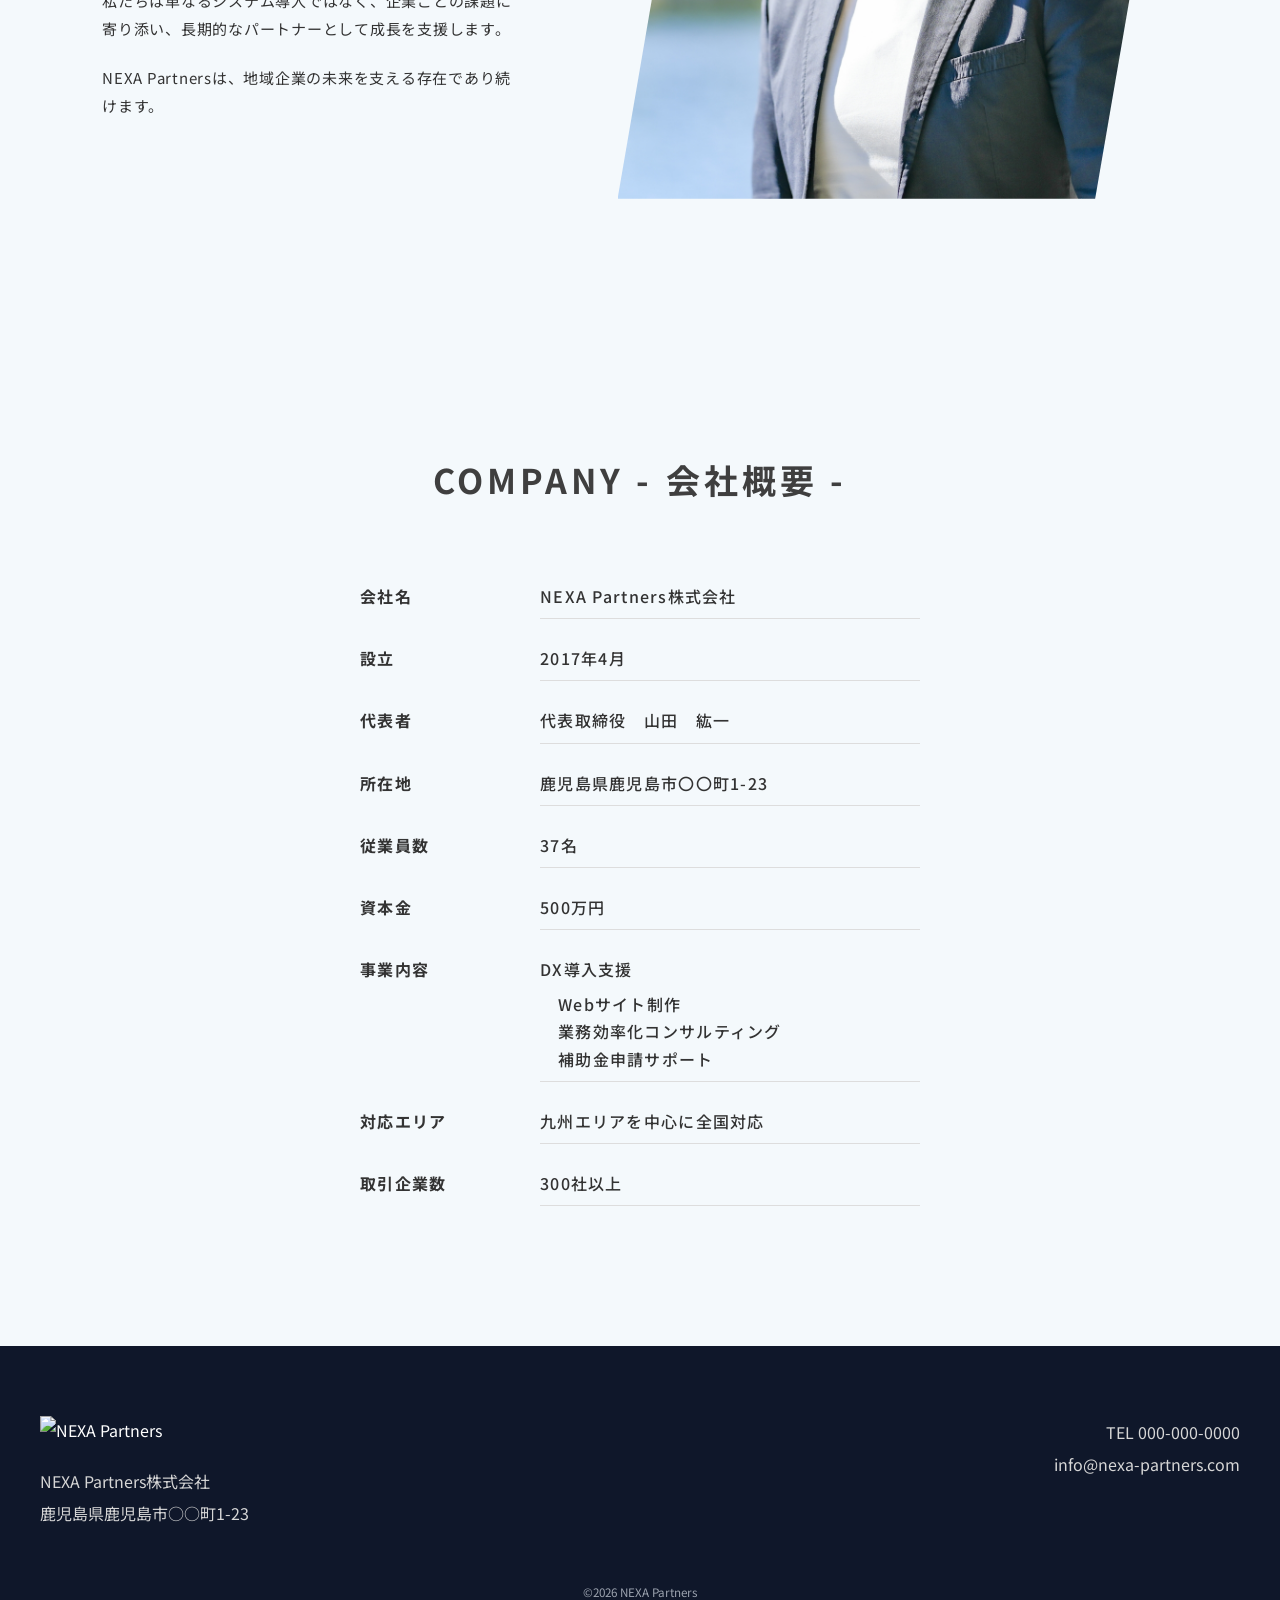
==== commit f28b979d: "aboutページのレイアウト調整" ====
--- a/about.html
+++ b/about.html
@@ -41,82 +41,63 @@
             <section class="mission">
                 <h2>MISSION</h2>
                 <h3>地方企業の成長を<br>テクノロジーで支え続ける</h3>
-                <p>私たちは地方企業が抱える人材不足や業務効率<br>
-                    化といった課題に向き合い、企業ごとに最適なデ<br>
-                    ジタル支援を提供します。
-                </p>
-                <p>難しいIT知識がなくても、安心して導入できる<br>
-                    環境づくりを通して、企業の成長を長期的に支え<br>
-                    ていきます。
-                </p>
+                <p>私たちは地方企業が抱える人材不足や業務効率化といった課題に向き合い、企業ごとに最適なデジタル支援を提供します。</p>
+                <p>難しいIT知識がなくても、安心して導入できる環境づくりを通して、企業の成長を長期的に支えていきます。</p>
             </section>
         </div>
         <div class="innerWrap">
             <section class="value">
-                <h2 class="value-top">VALUE</h2>
-                <figure class="value-item partner">
-                    <img src="./images/about/partner.svg" alt="">
-                    <figcaption>Partner</figcaption>
-                    <p>お客様の課題に寄り添い、<br>
-                        ともに成長できる関係を大切にします。
-                    </p>
-                </figure>
-                <figure class="value-item simple">
-                    <img src="./images/about/simple.svg" alt="">
-                    <figcaption>Simple</figcaption>
-                    <p>難しい専門用語を使わず、<br>
-                        誰でも理解できる提案を行います。
-                    </p>
-                </figure>
-                <figure class="value-item support">
-                    <img src="./images/about/support.svg" alt="">
-                    <figcaption>Support</figcaption>
-                    <p>導入して終わりではなく、<br>
-                        継続的な支援を提供します。
-                    </p>
-                </figure>
+                <h2>VALUE</h2>
+                <div class="value-list">
+                    <figure class="value-item partner">
+                        <img src="./images/about/partner.svg" alt="">
+                        <figcaption>Partner</figcaption>
+                        <p>お客様の課題に寄り添い、<br>
+                            ともに成長できる関係を大切にします。
+                        </p>
+                    </figure>
+                    <figure class="value-item simple">
+                        <img src="./images/about/simple.svg" alt="">
+                        <figcaption>Simple</figcaption>
+                        <p>難しい専門用語を使わず、<br>
+                            誰でも理解できる提案を行います。
+                        </p>
+                    </figure>
+                    <figure class="value-item support">
+                        <img src="./images/about/support.svg" alt="">
+                        <figcaption>Support</figcaption>
+                        <p>導入して終わりではなく、<br>
+                            継続的な支援を提供します。
+                        </p>
+                    </figure>
+                </div>
             </section>
         </div>
         <div class="innerWrap">
             <section class="message">
                 <h2>MESSAGE</h2>
-                <div>
-                    <h4>NEXA Partners株式会社<br>
-                        代表取締役
-                    </h4>
-                </div>
-                <div>
-                    <h3>山田紘一</h3>
-                </div>
-                <div>
-                    <p>
-                        地方企業にはまだ活かしきれていな<br>
-                        い大きな可能性があります。
-                    </p>
-                    <p>
-                        しかし一方で、IT人材不足や<br>
-                        情報格差によって、成長の機会を<br>
-                        十分に活かせていない企業も少な<br>
-                        くありません。
-                    </p>
-                    <p>
-                        私たちは単なるシステム導入で<br>
-                        はなく、企業ごとの課題に寄り添<br>
-                        い、長期的なパートナーとして成<br>
-                        長を支援します。
-                    </p>
-                    <p>
-                        NEXA Partnersは、地域企<br>
-                        業の未来を支える存在であり続け<br>
-                        ます。
-                    </p>
-                </div>
-                <div>
-                    <img src="./images/about/president.jpg" alt="代表取締役山田紘一">
+                <div class="message-content">
+                    <div class="message-text">
+                        <p class="message-company">
+                            NEXA Partners株式会社<br>
+                            代表取締役
+                        </p>
+                        <h3>山田紘一</h3>
+                        <div class="message-body">
+                            <p>地方企業にはまだ活かしきれていない大きな可能性があります。</p>
+                            <p>しかし一方で、IT人材不足や情報格差によって、成長の機会を十分に活かせていない企業も少なくありません。</p>
+                            <p>私たちは単なるシステム導入ではなく、企業ごとの課題に寄り添い、長期的なパートナーとして成長を支援します。</p>
+                            <p>NEXA Partnersは、地域企業の未来を支える存在であり続けます。</p>
+                        </div>
+                    </div>
+                    
+                    <div class="message-image">
+                        <img src="./images/about/message.jpg" alt="代表取締役山田紘一">
+                    </div>
                 </div>
             </section>
         </div>
-        <div class="innerwrap">
+        <div class="innerWrap">
             <section class="company">
                 <h2 class="company-top">COMPANY - 会社概要 -</h2>
                 <dl class="company-info">
--- a/css/about.css
+++ b/css/about.css
@@ -5,97 +5,387 @@
 ========================= */
 
 /* 補助線 */
+/*.innerWrap {
+    border: 4px solid aqua;
+}*/
+
+main {
+    background-color: #f4f9fc;
+}
+
 .innerWrap {
-    border: 4px solid aqua;
-}
-
-
-/* Hero */
-
-.about-hero{
-    background-image: url(../images/about/about-hero.jpg);
+    width: 100%;
+}
+
+main section {
+    margin: 0;
+}
+
+/* =========================
+   ABOUT HERO
+========================= */
+
+.about-hero {
+    min-height: 520px;
+
+    background-image:
+        linear-gradient(
+            rgba(0, 0, 0, 0.45),
+            rgba(0, 0, 0, 0.45)
+        ),
+        url("../images/about/hero.jpg");
+
     background-position: center;
     background-size: cover;
-}
-
-.about-hero h1{
+
+    display: flex;
+    align-items: center;
+
+    padding: 0 8%;
+}
+
+.about-hero h1 {
     color: #fff;
-    font-size: large;
-    font-weight: bold;
-}
-
-/* mission */
-
-.mission{
-    background-image: url(../images/about/mission.jpg);
+
+    font-size: 58px;
+    font-weight: 700;
+    letter-spacing: 0.18em;
+}
+
+/* =========================
+   MISSION
+========================= */
+
+.mission {
+    min-height: 720px;
+    padding: 110px 20px;
+
+    background-image:
+        linear-gradient(
+            rgba(3, 33, 82, 0.25),
+            rgba(3, 33, 82, 0.4)
+        ),
+        url("../images/about/mission.jpg");
+
     background-position: center;
     background-size: cover;
-    color: #ff6;
+
+    color: #fff;
     text-align: center;
-}
-
-/* value */
-
-.value-top{
-    font-size: 66px;
-    text-align: center;
-    padding-left: 400px;
-}
-
-.value-item{
+
+    display: flex;
+    flex-direction: column;
+    justify-content: center;
+    align-items: center;
+}
+
+.mission h2 {
+    margin-bottom: 50px;
+
+    font-size: 56px;
+    font-weight: 700;
+    letter-spacing: 0.18em;
+}
+
+.mission h3 {
+    margin-bottom: 46px;
+
+    font-size: 32px;
+    font-weight: 700;
+    line-height: 1.6;
+    letter-spacing: 0.14em;
+}
+
+.mission p {
+    max-width: 780px;
+
+    font-size: 18px;
+    font-weight: 500;
+    line-height: 2;
+    letter-spacing: 0.1em;
+    text-align: left;
+}
+
+.mission p + p {
+    margin-top: 24px;
+}
+
+/* =========================
+   VALUE
+========================= */
+
+.value {
+    position: relative;
+
+    max-width: 1200px;
+    min-height: 1080px;
+
+    margin: 0 auto;
+    padding: 130px 40px;
+}
+
+.value h2 {
+    position: absolute;
+    top: 80px;
+    right: 120px;
+
+    color: #3f3f3f;
+
+    font-size: 68px;
+    font-weight: 700;
+    letter-spacing: 0.16em;
+
+    z-index: 3;
+}
+
+.value-list {
+    position: relative;
+
+    width: 100%;
+    height: 850px;
+
+    margin-top: 40px;
+}
+
+/* 各項目共通 */
+
+.value-item {
+    position: absolute;
+
+    width: 390px;
+    height: 390px;
+    box-sizing: border-box;
+
+    margin: 0;
+    padding: 65px 45px 40px;
+
+    border-radius: 50%;
+    background-color: #bce9fb;
+
     display: flex;
     flex-direction: column;
     align-items: center;
+    justify-content: center;
+
     text-align: center;
-}
-
-.value-item img{
-    width: 420px;
-    height: auto;
-}
-
-.partner figcaption{
-    color: blue;
-}
-
-.simple figcaption{
-    color: #ff6;
-}
-
-.support figcaption{
-    color: palevioletred;
-}
-
-/* message */
-
-.message{
-
-}
-
-/* company */
-
-.company{
+
+    box-shadow:
+        0 12px 35px rgba(0,0,0,.08);
+}
+
+.value-item img {
+    width: 230px;
+    height: 210px;
+    object-fit: contain;
+}
+
+.value-item figcaption {
+    margin-top: 12px;
+
+    font-size: 30px;
+    font-weight: 700;
+    letter-spacing: 0.18em;
+}
+
+.value-item p {
+    margin-top: 8px;
+
+    color: #18477e;
+
+    font-size: 15px;
+    font-weight: 500;
+    line-height: 1.8;
+    letter-spacing: 0.05em;
+}
+
+/* 配置 */
+
+.partner{
+    top:40px;
+    left:70px;
+    background:#BDE9FB;
+}
+
+.simple{
+    top:240px;
+    right:40px;
+    background:#C7EEFC;
+}
+
+.support{
+    top:520px;
+    left:250px;
+    background:#B6E5F9;
+}
+
+/* 項目別カラー */
+
+.partner figcaption {
+    color: #2877e8;
+}
+
+.simple figcaption {
+    color: #f0bd00;
+}
+
+.support figcaption {
+    color: #f15b86;
+}
+
+/* =========================
+   MESSAGE
+========================= */
+
+.message {
+    max-width: 1200px;
+    margin: 0 auto;
+    padding: 120px 40px 160px;
+}
+
+.message > h2 {
+    margin-bottom: 70px;
+
+    color: #3f3f3f;
+    font-size: 66px;
+    font-weight: 700;
+    letter-spacing: 0.16em;
+}
+
+.message-content {
+    display: grid;
+    grid-template-columns: 48% 52%;
+    align-items: stretch;
+}
+
+.message-text {
+    position: relative;
+    padding: 30px 0 20px;
+    background-color: #f4f9fc;
+    z-index: 2;
+}
+
+.message-company {
+    margin-bottom: 22px;
+
+    font-size: 18px;
+    line-height: 1.8;
+    letter-spacing: 0.08em;
+}
+
+.message-text h3 {
+    width: 100%;
+    margin-bottom: 36px;
+    padding: 15px 42px;
+
+    background-color: #e5d300;
+    color: #0f2f75;
+
+    font-size: 34px;
+    font-weight: 700;
+    letter-spacing: 0.14em;
+
+    clip-path: polygon(
+        0 0,
+        100% 0,
+        calc(100% - 34px) 100%,
+        0 100%
+    );
+}
+
+.message-body {
+    width: 82%;
+    padding-left: 22px;
+}
+
+.message-body p {
+    font-size: 15px;
+    line-height: 1.9;
+    letter-spacing: 0.05em;
+}
+
+.message-body p + p {
+    margin-top: 20px;
+}
+
+.message-image {
+    clip-path: polygon(
+        18% 0,
+        100% 0,
+        82% 100%,
+        0 100%
+    );
+    min-height: 610px;
+    overflow: hidden;
+}
+
+.message-image img {
+    width: 100%;
+    height: 100%;
+    object-fit: cover;
+    object-position: center top;
+}
+
+/* =========================
+   COMPANY
+========================= */
+
+.company {
+    max-width: 920px;
+
+    margin: 0 auto;
+    padding: 90px 20px 140px;
+
     display: flex;
     flex-direction: column;
     align-items: center;
 }
 
-.company-top{
+.company-top {
+    margin-bottom: 65px;
+
+    color: #3f3f3f;
+
+    font-size: 34px;
+    font-weight: 700;
+    letter-spacing: 0.12em;
     text-align: center;
 }
 
-.company-info {
+.company-info{
     display: grid;
-    grid-template-columns: 120px 1fr;
-    gap: 5px 16px;
+    grid-template-columns: 140px 380px;
+
+    width: fit-content;
+    margin: 0 auto;
+
+    column-gap: 40px;
+    row-gap: 18px;
 }
 
 .company-info dt,
 .company-info dd {
     margin: 0;
+    padding: 0;
+
+    font-size: 16px;
+    line-height: 1.7;
+    letter-spacing: 0.08em;
+}
+
+.company-info dt {
+    font-weight: 700;
+    padding: 8px 0;
+}
+
+.company-info dd {
+    font-weight: 500;
+    border-bottom:1px solid #ddd;
+    padding: 8px 0;
 }
 
 .company-info ul {
-    margin: 8px 0 0;
-    padding-left: 20px;
+    margin-top: 8px;
+    padding-left: 18px;
+
+    list-style: none;
 }
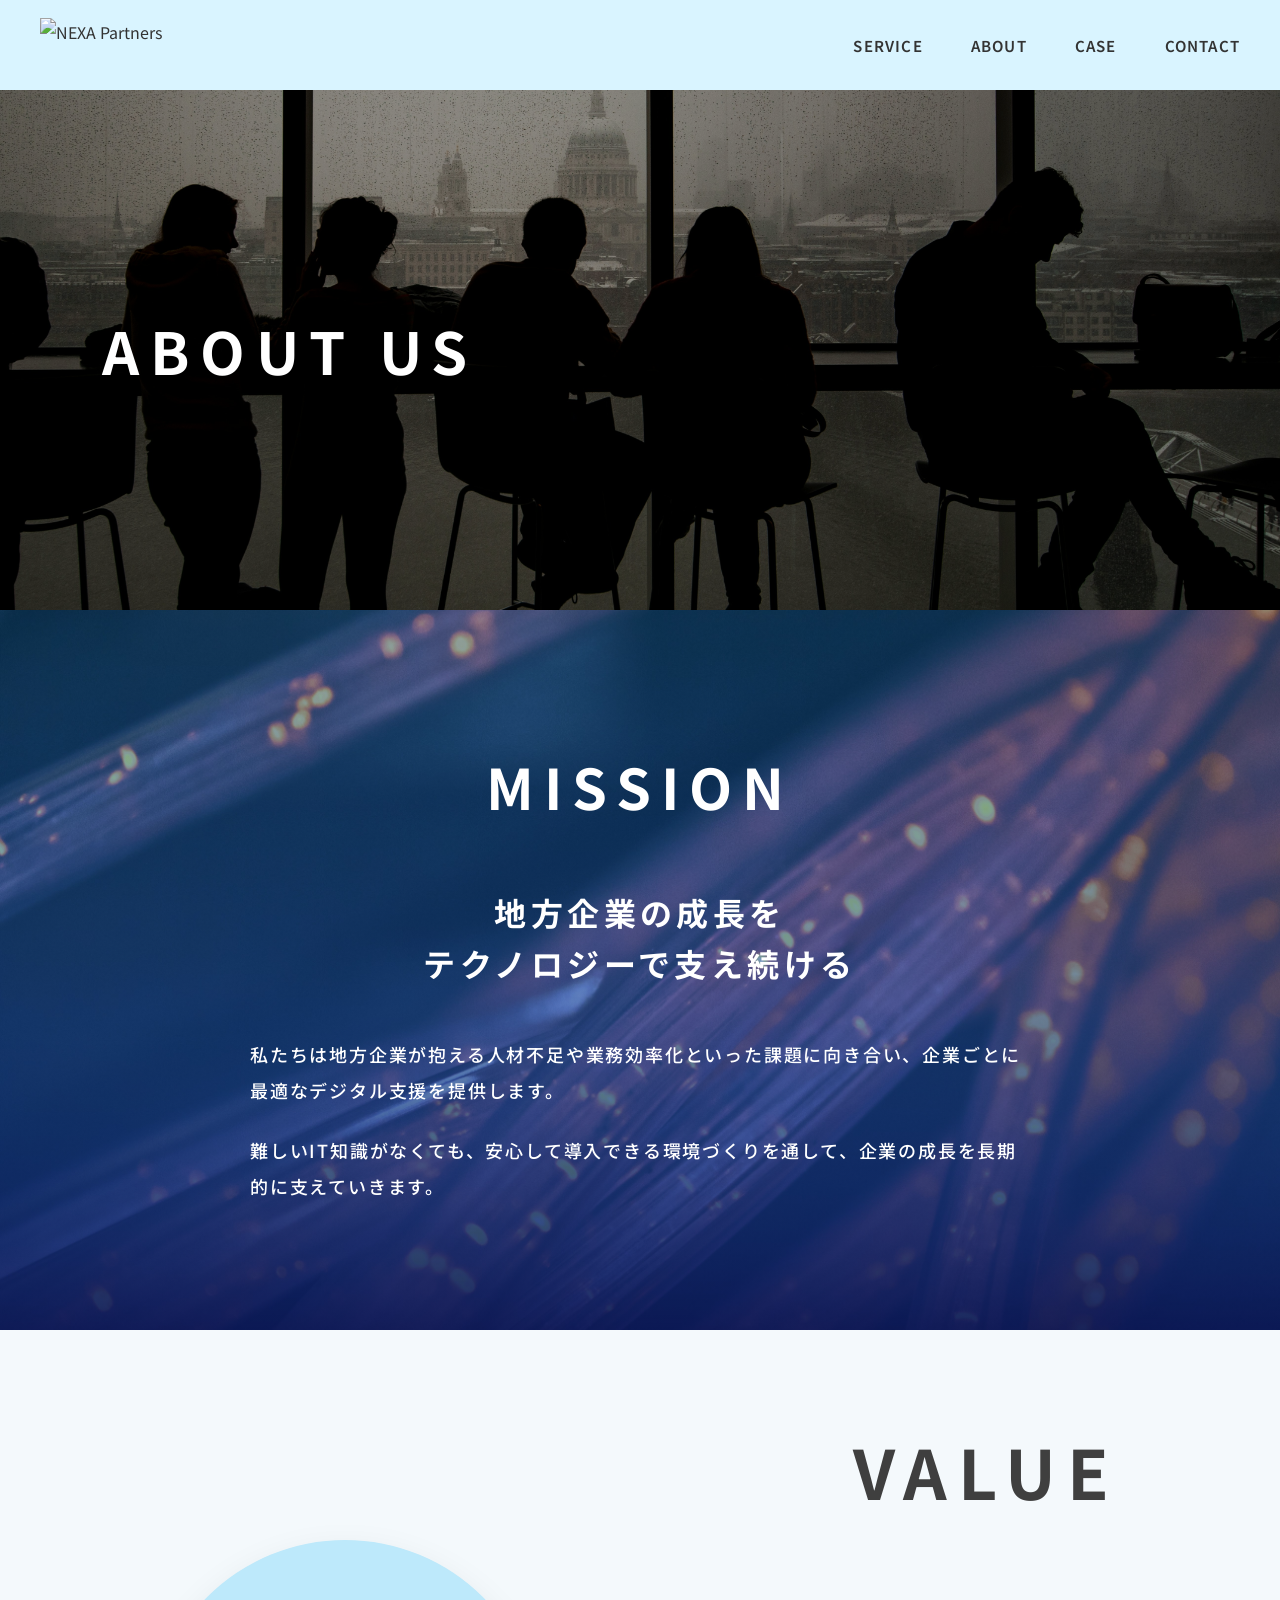
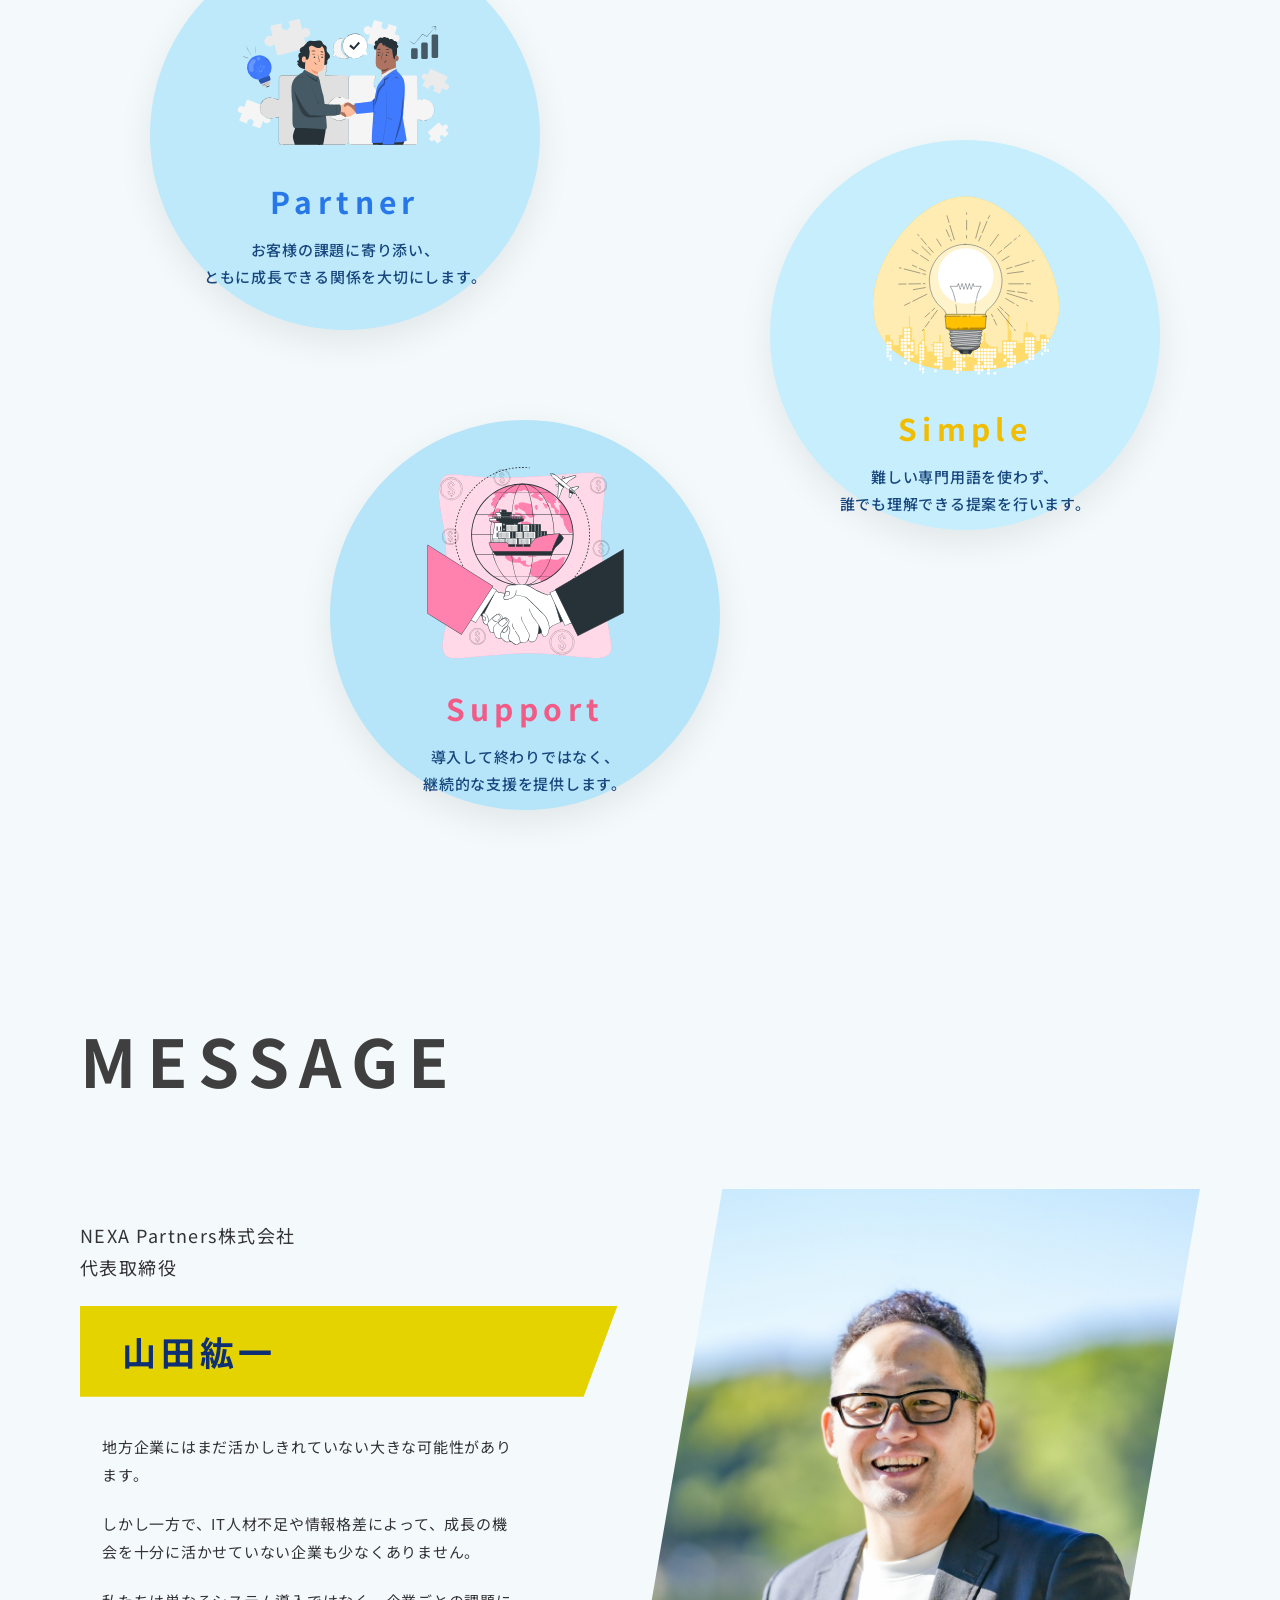
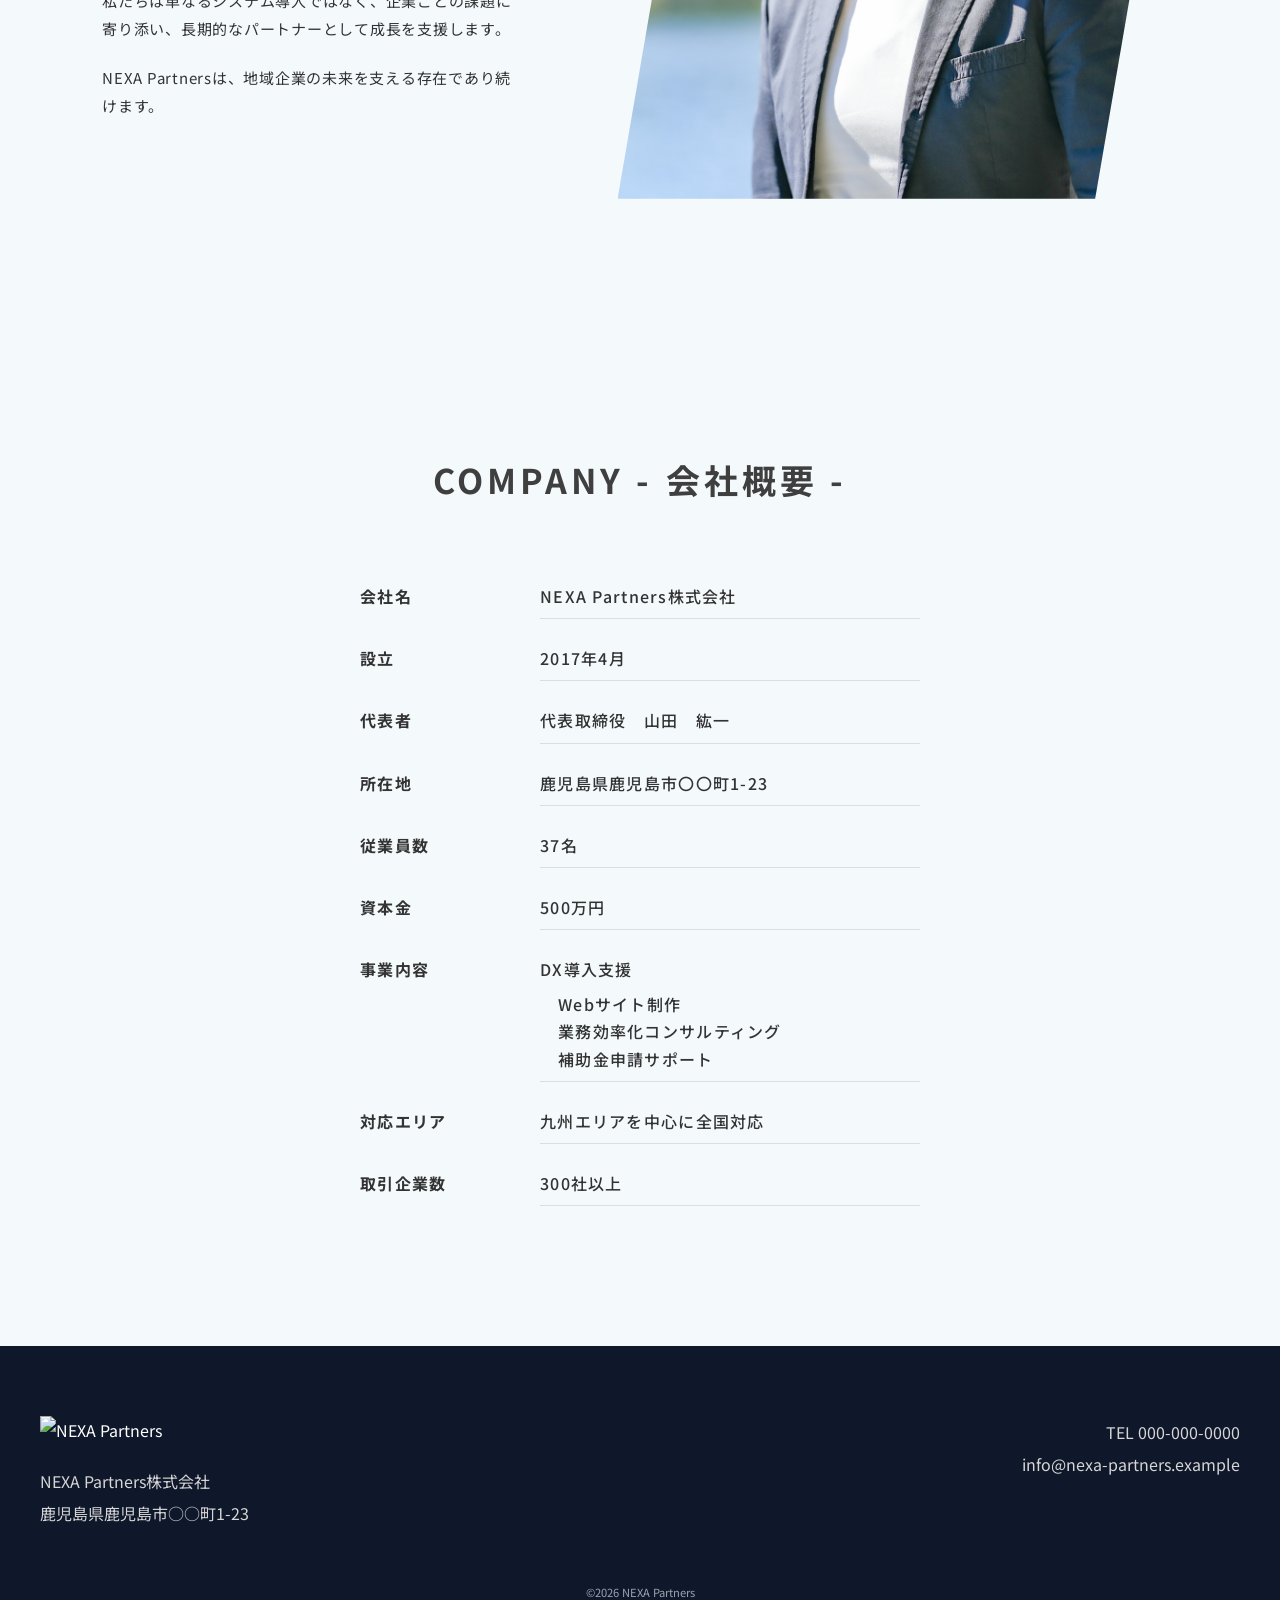
==== commit 52e2817d: "フッター情報のメールアドレスを変更" ====
--- a/about.html
+++ b/about.html
@@ -6,6 +6,7 @@
     <link rel="stylesheet" href="css/reset.css">
     <link rel="stylesheet" href="css/common.css">
     <link rel="stylesheet" href="css/about.css">
+    <link rel="stylesheet" href="css/responsive.css">
     <link rel="preconnect" href="https://fonts.googleapis.com">
     <link rel="preconnect" href="https://fonts.gstatic.com" crossorigin>
     <link href="https://fonts.googleapis.com/css2?family=Noto+Sans+JP:wght@100..900&display=swap" rel="stylesheet">
@@ -133,7 +134,7 @@
             </div>
             <div class="footer-right">
                 <p>TEL 000-000-0000</p>
-                <p>info@nexa-partners.com</p>
+                <p>info@nexa-partners.example</p>
             </div>
         </div>
         <div class="copyright">
--- a/css/common.css
+++ b/css/common.css
@@ -34,8 +34,7 @@
 }
 
 .inner{
-    width:1200px;
-    margin:auto;
+    width: min(1200px, calc(100% - 80px));
 }
 
 
@@ -53,9 +52,9 @@
 }
 
 .header-inner{
-    width:1200px;
+    width: min(1200px, calc(100% - 80px));
     height:100%;
-    margin:auto;
+    margin-inline: auto;
     display:flex;
     justify-content:space-between;
     align-items:center;
@@ -138,8 +137,8 @@
 }
 
 .footer-inner{
-    width:1200px;
-    margin:auto;
+    width: min(1200px, calc(100% - 80px));
+    margin-inline: auto;
     display:flex;
     justify-content:space-between;
 }
--- a/css/about.css
+++ b/css/about.css
@@ -10,6 +10,7 @@
 }*/
 
 main {
+    width: 100%;
     background-color: #f4f9fc;
 }
 
--- a/css/responsive.css
+++ b/css/responsive.css
@@ -0,0 +1,2393 @@
+@charset "utf-8";
+
+/* =========================
+   Tablet
+   1024px以下（iPad Air横・小型ノートPC）
+========================= */
+
+@media (max-width: 1024px) {
+
+    .inner,
+    .header-inner,
+    .footer-inner {
+        width: min(960px, calc(100% - 48px));
+    }
+
+    /* Header */
+    .logo img {
+        height: 46px;
+        width: auto;
+    }
+
+    .gnav {
+        gap: 24px;
+    }
+
+    .gnav a {
+        font-size: 13px;
+    }
+
+    /* Problem */
+    .problem-top {
+        gap: 60px;
+    }
+
+    .problem-btns {
+        gap: 32px;
+    }
+
+    .problem-btns .btn {
+        width: min(340px, 42vw);
+        font-size: 22px;
+    }
+
+    /* Trust */
+    .trust-circle {
+        width: 240px;
+        height: 240px;
+    }
+
+    .trust-circle strong {
+        font-size: 68px;
+    }
+
+    /* Service */
+    .top-service-inner {
+        gap: 24px;
+    }
+
+    .top-service-item {
+        width: calc((100% - 48px) / 3);
+    }
+
+    .top-service-item img {
+        width: 100%;
+        height: auto;
+    }
+
+    /* Reason */
+    .reason-item {
+        padding-inline: 20px;
+    }
+
+    .reason-item h3 {
+        width: 100%;
+        max-width: 260px;
+        font-size: 20px;
+    }
+
+    .reason-item p {
+        font-size: 18px;
+    }
+
+    /* Case */
+    .case-item {
+        gap: 40px;
+    }
+
+    .case-text {
+        width: min(430px, 52%);
+    }
+
+    .case-text h3,
+    .case-text p,
+    .case-item-cafe .case-text,
+    .case-item-cafe .case-text h3,
+    .case-item-cafe .case-text p {
+        max-width: 100%;
+    }
+
+    .arrow-title {
+        max-width: 80%;
+    }
+
+    /* =========================
+    SERVICEページ
+    ========================= */
+
+    .service-top {
+        margin-top: 96px;
+        padding-inline: 24px;
+        font-size: 30px;
+    }
+
+    .service section {
+        width: min(960px, calc(100% - 48px));
+        margin-inline: auto;
+        padding: 96px 0;
+    }
+
+    .service-web,
+    .service-dx,
+    .service-subsidy {
+        gap: 48px;
+    }
+
+    .service img {
+        width: min(38%, 360px);
+        max-width: none;
+        height: auto;
+    }
+
+    .service-content {
+        width: min(520px, 56%);
+    }
+
+    .halfround-title {
+        width: 100%;
+        height: auto;
+        min-height: 90px;
+        margin-bottom: 32px;
+        padding: 18px 30px;
+
+        font-size: 28px;
+        letter-spacing: 0.12em;
+    }
+
+    .service-content p {
+        margin: 24px 0;
+        font-size: 18px;
+    }
+
+    .service-content ul {
+        gap: 14px;
+    }
+
+    .service-content li {
+        padding: 10px 20px;
+    }
+
+    /* =========================
+    CASEページ
+    ========================= */
+
+    .case-top{
+        min-height:100px;
+        padding:20px 24px;
+    }
+
+    .case-top h1{
+        font-size:40px;
+    }
+
+    .case-top p:first-of-type{
+        font-size:24px;
+    }
+
+    .caseHero-1,
+    .caseHero-2{
+        height:clamp(340px,42vw,480px);
+    }
+
+    .caseHero-1 h2,
+    .caseHero-2 h2{
+        min-width:280px;
+        padding:18px 32px;
+
+        font-size:26px;
+    }
+
+    .case-content{
+        width:min(900px, calc(100% - 48px));
+    }
+
+    .case-item{
+        grid-template-columns:56px 110px 1fr;
+        column-gap:22px;
+    }
+
+    .case-item h3{
+        font-size:22px;
+    }
+
+    .case-item h3 img{
+        width:42px;
+        height:42px;
+    }
+
+    .case-item p{
+        font-size:18px;
+    }
+
+    /* =========================
+    ABOUTページ
+    ========================= */
+
+    .innerWrap {
+        width: 100%;
+        max-width: 100%;
+    }
+
+    /* ABOUT HERO */
+
+    .about-hero {
+        width: 100%;
+        min-height: 400px;
+        padding: 0 48px;
+    }
+
+    .about-hero h1 {
+        font-size: 46px;
+    }
+
+    /* MISSION */
+
+    .mission {
+        width: 100%;
+        min-height: auto;
+        padding: 88px 64px;
+    }
+
+    .mission h2 {
+        margin-bottom: 36px;
+
+        font-size: 44px;
+    }
+
+    .mission h3 {
+        margin-bottom: 32px;
+
+        font-size: 27px;
+    }
+
+    .mission p {
+        width: 100%;
+        max-width: 680px;
+
+        font-size: 16px;
+        line-height: 1.9;
+        letter-spacing: 0.06em;
+
+        overflow-wrap: normal;
+    }
+
+    /* VALUE */
+
+    .value {
+        position: relative;
+
+        width: calc(100% - 48px);
+        max-width: 760px;
+        min-height: auto;
+
+        margin: 0 auto;
+        padding: 88px 0 110px;
+    }
+
+    .value h2 {
+        position: static;
+
+        width: 100%;
+        margin-bottom: 48px;
+
+        font-size: 48px;
+        text-align: center;
+    }
+
+    .value-list {
+        position: static;
+
+        width: 100%;
+        height: auto;
+        margin: 0;
+
+        display: grid;
+        grid-template-columns: repeat(2, minmax(0, 1fr));
+        gap: 36px 24px;
+    }
+
+    .value-item,
+    .partner,
+    .simple,
+    .support {
+        position: static;
+
+        width: 100%;
+        height: auto;
+        aspect-ratio: 1;
+
+        margin: 0;
+        padding: 38px 24px 28px;
+    }
+
+    .value-item img {
+        width: 62%;
+        height: auto;
+        max-height: 150px;
+    }
+
+    .value-item figcaption {
+        font-size: 24px;
+    }
+
+    .value-item p {
+        width: 100%;
+
+        font-size: 14px;
+        line-height: 1.7;
+        letter-spacing: 0.02em;
+    }
+
+    .support {
+        grid-column: 1 / 3;
+
+        width: calc((100% - 24px) / 2);
+        justify-self: center;
+    }
+
+    /* MESSAGE */
+
+    .message {
+        width: calc(100% - 48px);
+        max-width: 720px;
+
+        margin: 0 auto;
+        padding: 90px 0 120px;
+    }
+
+    .message > h2 {
+        margin-bottom: 48px;
+
+        font-size: 48px;
+        text-align: center;
+    }
+
+    .message-content {
+        width: 100%;
+        min-width: 0;
+
+        display: flex;
+        flex-direction: column;
+    }
+
+    .message-image {
+        order: 1;
+
+        width: 100%;
+        min-width: 0;
+        min-height: 440px;
+
+        clip-path: none;
+    }
+
+    .message-image img {
+        width: 100%;
+        height: 440px;
+
+        object-fit: cover;
+        object-position: center 20%;
+    }
+
+    .message-text {
+        order: 2;
+
+        width: 100%;
+        min-width: 0;
+        padding: 40px 0 0;
+    }
+
+    .message-company {
+        width: 100%;
+
+        font-size: 17px;
+    }
+
+    .message-text h3 {
+        width: 100%;
+        max-width: 100%;
+        margin-bottom: 30px;
+        padding: 14px 28px;
+
+        font-size: 28px;
+    }
+
+    .message-body {
+        width: 100%;
+        padding-left: 0;
+    }
+
+    .message-body p {
+        width: 100%;
+
+        font-size: 16px;
+        line-height: 1.9;
+    }
+
+    /* COMPANY */
+
+    .company {
+        width: calc(100% - 48px);
+        max-width: 720px;
+
+        margin: 0 auto;
+        padding: 80px 0 110px;
+    }
+
+    .company-top {
+        margin-bottom: 50px;
+
+        font-size: 28px;
+    }
+
+    .company-info {
+        width: 100%;
+
+        grid-template-columns: 120px minmax(0, 1fr);
+        column-gap: 28px;
+    }
+
+    /* =========================
+    CONTACTページ
+    ========================= */
+
+    .contact-top {
+        width: min(960px, calc(100% - 48px));
+        padding: 72px 24px;
+    }
+
+    .contact-top h1 {
+        font-size: 42px;
+    }
+
+    .contact-top hr {
+        width: min(380px, 70%);
+        margin: 36px auto 48px;
+    }
+
+    .contact-top p {
+        font-size: 20px;
+    }
+
+    .contact-content {
+        width: min(960px, calc(100% - 48px));
+        padding: 60px 0 120px;
+
+        grid-template-columns: minmax(320px, 400px) minmax(0, 480px);
+        gap: 60px;
+    }
+
+    .stat-container {
+        grid-template-columns: repeat(2, 160px);
+        gap: 28px;
+    }
+
+    .stat-card {
+        width: 160px;
+        font-size: 18px;
+    }
+
+    .contact-form {
+        min-width: 0;
+    }
+
+    input[type="text"],
+    input[type="email"],
+    input[type="tel"],
+    textarea {
+        max-width: 100%;
+    }
+
+    /* =========================
+    CONFIRMページ
+    ========================= */
+
+    .confirm-top{
+        width:min(960px, calc(100% - 48px));
+        padding:72px 0;
+    }
+
+    .confirm-top h1{
+        font-size:42px;
+    }
+
+    .confirm-top hr{
+        width:min(380px, 70%);
+        margin:36px auto 48px;
+    }
+
+    .confirm-top p{
+        font-size:20px;
+    }
+
+    .confirm-content{
+        width:min(820px, calc(100% - 48px));
+        padding-bottom:110px;
+    }
+
+    .confirm-list dt,
+    .confirm-list dd{
+        padding:24px 30px;
+    }
+
+    .confirm-button{
+        gap:24px;
+    }
+
+    .confirm-button button,
+    .confirm-button input[type="submit"]{
+        min-width:210px;
+    }
+
+    /* =========================
+    THANKSページ
+    ========================= */
+
+    .thanks-top{
+        width:min(900px, calc(100% - 48px));
+        padding:100px 0;
+    }
+
+    .thanks-top h1{
+        font-size:38px;
+    }
+
+    .thanks-top hr{
+        width:min(360px, 70%);
+    }
+
+    .thanks-top p{
+        font-size:18px;
+    }
+}
+
+/* =========================
+   Tablet Portrait
+   768px以下（iPad mini縦・小型タブレット）
+========================= */
+
+@media (max-width: 768px) {
+
+    .inner,
+    .header-inner,
+    .footer-inner {
+        width: min(720px, calc(100% - 48px));
+    }
+
+    /* Hero */
+
+    .hero {
+        height: 520px;
+        background-position: center;
+    }
+
+    .hero-copy {
+        bottom: 72px;
+        width: 94%;
+        min-height: 96px;
+        height: auto;
+        padding: 18px 56px 18px 24px;
+    }
+
+    .hero-copy h2 {
+        font-size: 26px;
+        line-height: 1.6;
+        letter-spacing: 0.08em;
+    }
+
+    /* Problem */
+
+    .problem {
+        padding: 72px 0 88px;
+    }
+
+    .problem-top {
+        flex-direction: column;
+        gap: 36px;
+    }
+
+    .problem-img {
+        width: 190px;
+    }
+
+    .problem-text {
+        padding-top: 0;
+    }
+
+    .section-title {
+        margin-bottom: 32px;
+        font-size: 26px;
+        text-align: center;
+    }
+
+    .problem-list {
+        font-size: 21px;
+    }
+
+    .problem-copy {
+        margin-top: 64px;
+        font-size: 24px;
+    }
+
+    .problem-copy span {
+        font-size: 26px;
+    }
+
+    .problem-btns {
+        margin-top: 48px;
+        flex-direction: column;
+        align-items: center;
+        gap: 22px;
+    }
+
+    .problem-btns .btn {
+        width: min(100%, 340px);
+    }
+
+    /* Trust */
+
+    .trust {
+        padding: 64px 0 80px;
+    }
+
+    .trust-inner {
+        margin: 72px auto 0;
+
+        display: grid;
+        grid-template-columns: repeat(2, 1fr);
+        gap: 48px 24px;
+    }
+
+    .trust-item-center {
+        margin-top: 0;
+    }
+
+    .trust-circle {
+        width:220px;
+        height: auto;
+        aspect-ratio: 1;
+        margin-inline: auto;
+    }
+
+    .trust-circle strong {
+        font-size: 68px;
+    }
+
+    .trust-circle span {
+        font-size: 28px;
+    }
+
+    .trust-item h3 {
+        margin-top: 18px;
+        font-size: 28px;
+    }
+
+    /* Service */
+
+    .top-service {
+        padding: 64px 0 88px;
+    }
+
+    .top-service-inner{
+        display:flex;
+        gap:24px;
+    }
+
+    .top-service-item{
+        width:30%;
+    }
+
+    .top-service-item img{
+        width:100%;
+    }
+
+    /* Reason */
+
+    .reason {
+        padding: 64px 0 88px;
+    }
+
+    .reason-inner {
+        margin-top: 64px;
+
+        flex-direction: column;
+        gap: 48px;
+    }
+
+    .reason-item {
+        width: 100%;
+        padding: 0;
+    }
+
+    .reason-item:not(:last-child) {
+        padding-bottom: 48px;
+        border-right: 0;
+        border-bottom: 1px solid #7da3d8;
+    }
+
+    .reason-item h3 {
+        width: min(100%, 300px);
+        margin-bottom: 28px;
+    }
+
+    .reason-item p {
+        font-size: 18px;
+        line-height: 1.9;
+    }
+
+    /* Case Study */
+
+    .top-case {
+        padding-top: 64px;
+    }
+
+    .top-case > .case-title {
+        width: 90%;
+    }
+
+    .case-inner {
+        margin-top: 56px;
+    }
+
+    .case-item {
+        display: flex;
+        flex-direction: column;
+        align-items: center;
+
+        gap: 32px;
+        margin-bottom: 72px;
+    }
+
+    /* 建設会社・飲食店ともに
+    テキストを上、画像を下に統一 */
+    .case-item .case-text {
+        order: 1;
+
+        width: 100%;
+        display: flex;
+        flex-direction: column;
+        align-items: center;
+    }
+
+    .case-item .case-img {
+        order: 2;
+    }
+
+    /* 緑タイトルを共通のピル型にする */
+    .case-item-construction .case-text h3,
+    .case-item-cafe .case-text h3 {
+        width: min(100%, 520px);
+        min-height: 88px;
+
+        margin: 0 auto;
+        padding: 16px 36px;
+
+        border-radius: 999px;
+
+        display: flex;
+        flex-direction: column;
+        justify-content: center;
+
+        font-size: 24px;
+        line-height: 1.5;
+        letter-spacing: 0.1em;
+        text-align: left;
+    }
+
+    /* 本文もタイトルと同じ幅にそろえる */
+    .case-text p,
+    .case-item-cafe .case-text p {
+        width: min(100%, 520px);
+
+        margin: 26px auto 0;
+        padding: 0 12px;
+
+        font-size: 18px;
+        line-height: 1.9;
+        letter-spacing: 0.07em;
+        text-align: left;
+    }
+
+    /* 画像は円形を維持 */
+    .case-img {
+        width: 300px;
+        height: 300px;
+        aspect-ratio: auto;
+
+        margin-inline: auto;
+
+        border-radius: 50%;
+    }
+
+    /* 飲食店のPC用指定を解除 */
+    .case-item-cafe .case-text {
+        width: 100%;
+        align-items: center;
+    }
+
+    .case-item-cafe .case-text h3,
+    .case-item-cafe .case-text p {
+        margin-left: auto;
+        margin-right: auto;
+    }
+
+    /* 水色の装飾 */
+    .case-item-cafe::before {
+        top: 250px;
+        left: -70px;
+
+        width: 250px;
+        height: 220px;
+    }
+
+    .arrow-title {
+        width: 90%;
+        max-width: none;
+        min-height: 82px;
+        padding: 0 70px 0 40px;
+
+        font-size: 32px;
+        line-height: 1.35;
+        letter-spacing: 0.12em;
+
+        display: flex;
+        align-items: center;
+        gap: 18px;
+
+        clip-path: polygon(
+            0 0,
+            calc(100% - 32px) 0,
+            100% 50%,
+            calc(100% - 32px) 100%,
+            0 100%
+        );
+    }
+
+    .arrow-title span {
+        font-size:22px;
+        font-weight:700;
+        letter-spacing: 0.06em;
+    }
+
+    .reason-title{
+        width:95%;
+    }
+
+    .case-title{
+        width:90%;
+    }
+
+    /* =========================
+    CASEページ
+    ========================= */
+
+    .case-top{
+        min-height:88px;
+        padding:18px 24px;
+
+        flex-direction:column;
+        gap:12px;
+    }
+
+    .case-top h1{
+        font-size:34px;
+    }
+
+    .case-top p:first-of-type{
+        font-size:20px;
+    }
+
+    .caseHero-1,
+    .caseHero-2{
+        height:280px;
+
+        justify-content:center;
+        align-items:flex-end;
+    }
+
+    .caseHero-1 h2,
+    .caseHero-2 h2{
+
+        min-width:auto;
+        width:100%;
+
+        margin:0;
+        padding:18px 24px;
+
+        text-align:center;
+
+        background:rgba(15,47,117,.55);
+
+        font-size:24px;
+    }
+
+    .case-content{
+        width:calc(100% - 48px);
+        padding:18px 0 42px;
+    }
+
+    .case-item{
+
+        min-height:auto;
+        padding:22px 0;
+
+        grid-template-columns:48px 90px 1fr;
+        column-gap:18px;
+    }
+
+    .case-item h3{
+        font-size:20px;
+    }
+
+    .case-item h3 img{
+        width:36px;
+        height:36px;
+    }
+
+    .case-item p{
+        font-size:17px;
+        line-height:1.8;
+    }
+
+    /* =========================
+    ABOUTページ
+    ========================= */
+
+    .about-hero {
+        min-height: 360px;
+        padding-inline: 24px;
+        background-position: center;
+    }
+
+    .about-hero h1 {
+        font-size: 40px;
+    }
+
+    /* MISSION */
+
+    .mission {
+        min-height: auto;
+        padding: 80px 48px;
+    }
+
+    .mission h2 {
+        margin-bottom: 32px;
+        font-size: 40px;
+    }
+
+    .mission h3 {
+        margin-bottom: 30px;
+        font-size: 25px;
+    }
+
+    .mission p {
+        max-width: 620px;
+        font-size: 16px;
+        line-height: 1.9;
+    }
+
+    /* VALUE */
+
+    .value {
+        width: min(720px, calc(100% - 48px));
+        min-height: auto;
+        padding: 90px 0;
+    }
+
+    .value h2 {
+        position: static;
+        margin-bottom: 48px;
+
+        font-size: 48px;
+        text-align: center;
+    }
+
+    .value-list {
+        width: 100%;
+        height: auto;
+        margin-top: 0;
+
+        display: grid;
+        grid-template-columns: repeat(2, minmax(0, 1fr));
+        gap: 36px 24px;
+    }
+
+    .value-item {
+        position: static;
+
+        width: 100%;
+        height: auto;
+        min-height: 0;
+        aspect-ratio: 1 / 1;
+
+        padding: 24px 18px;
+
+        overflow: hidden;
+    }
+
+    .value-item img {
+        width: 52%;
+        height: 38%;
+        max-height: none;
+
+        object-fit: contain;
+        flex-shrink: 1;
+    }
+
+    .value-item figcaption {
+        margin-top: 6px;
+
+        font-size: clamp(19px, 3vw, 24px);
+        line-height: 1.3;
+    }
+
+    .value-item p {
+        margin-top: 6px;
+
+        font-size: clamp(11px, 1.8vw, 14px);
+        line-height: 1.6;
+        letter-spacing: 0.01em;
+    }
+
+    .support {
+        grid-column: 1 / 3;
+        width: calc((100% - 24px) / 2);
+        justify-self: center;
+    }
+
+    /* MESSAGE */
+
+    .message {
+        width: min(720px, calc(100% - 48px));
+        padding: 90px 0 120px;
+    }
+
+    .message > h2 {
+        margin-bottom: 48px;
+        font-size: 48px;
+        text-align: center;
+    }
+
+    .message-content {
+        display: flex;
+        flex-direction: column;
+    }
+
+    .message-text {
+        order: 2;
+        padding: 40px 0 0;
+    }
+
+    .message-image {
+        order: 1;
+
+        min-height: 440px;
+        clip-path: none;
+    }
+
+    .message-image img {
+        object-position: center 20%;
+    }
+
+    .message-company {
+        font-size: 17px;
+    }
+
+    .message-text h3 {
+        width: min(100%, 520px);
+        margin-bottom: 30px;
+        padding: 14px 28px;
+
+        font-size: 28px;
+    }
+
+    .message-body {
+        width: 100%;
+        padding-left: 0;
+    }
+
+    .message-body p {
+        font-size: 16px;
+    }
+
+    /* COMPANY */
+
+    .company {
+        width: min(720px, calc(100% - 48px));
+        padding: 80px 0 110px;
+    }
+
+    .company-top {
+        margin-bottom: 50px;
+        font-size: 28px;
+    }
+
+    .company-info {
+        width: 100%;
+        grid-template-columns: 120px minmax(0, 1fr);
+        column-gap: 28px;
+    }
+
+    /* ABOUTページの幅を中央に固定 */
+
+    .mission {
+        width: 100%;
+        max-width: 100%;
+    }
+
+    .value,
+    .message {
+        width: calc(100% - 48px);
+        max-width: none;
+        margin-inline: auto;
+    }
+
+    .value-list,
+    .message-content {
+        width: 100%;
+        max-width: 100%;
+    }
+
+    .message-content {
+        min-width: 0;
+    }
+
+    .message-text,
+    .message-image {
+        width: 100%;
+        min-width: 0;
+    }
+
+    .message-text h3 {
+        max-width: 100%;
+    }
+
+    /* =========================
+    CONTACTページ
+    ========================= */
+
+    .contact-top {
+        width: calc(100% - 48px);
+        padding: 64px 0;
+    }
+
+    .contact-top h1 {
+        font-size: 36px;
+    }
+
+    .contact-top hr {
+        width: min(320px, 75%);
+        margin: 30px auto 40px;
+    }
+
+    .contact-top p {
+        font-size: 18px;
+        line-height: 1.8;
+        letter-spacing: 0.08em;
+    }
+
+    .contact-top p + p {
+        margin-top: 20px;
+    }
+
+    .contact-content {
+        width: calc(100% - 48px);
+        padding: 48px 0 100px;
+
+        display: flex;
+        flex-direction: column;
+        align-items: center;
+        gap: 64px;
+    }
+
+    .stat-container {
+        width: 100%;
+        max-width: 440px;
+
+        grid-template-columns: repeat(2, minmax(0, 1fr));
+        gap: 24px;
+    }
+
+    .stat-card {
+        width: 100%;
+        max-width: 180px;
+        justify-self: center;
+
+        font-size: 18px;
+    }
+
+    .contact-form {
+        width: min(100%, 560px);
+    }
+
+    .form-item {
+        margin-bottom: 18px;
+    }
+
+    .form-item > p,
+    .contact-form legend {
+        font-size: 17px;
+    }
+
+    .checkbox-list {
+        padding-left: 24px;
+    }
+
+    input[type="submit"] {
+        margin-top: 28px;
+    }
+
+    /* =========================
+    CONFIRMページ
+    ========================= */
+
+    .confirm-top{
+        width:calc(100% - 48px);
+        padding:64px 0 56px;
+    }
+
+    .confirm-top h1{
+        font-size:36px;
+    }
+
+    .confirm-top hr{
+        width:min(320px, 75%);
+        margin:30px auto 40px;
+    }
+
+    .confirm-top p{
+        font-size:18px;
+        line-height:1.8;
+        letter-spacing:.08em;
+    }
+
+    .confirm-top p + p{
+        margin-top:16px;
+    }
+
+    .confirm-content{
+        width:calc(100% - 48px);
+        padding-bottom:96px;
+    }
+
+    .confirm-list dt,
+    .confirm-list dd{
+        padding:22px 24px;
+    }
+
+    .confirm-list dt{
+        font-size:17px;
+    }
+
+    .confirm-list dd{
+        font-size:16px;
+    }
+
+    .confirm-button{
+        margin-top:40px;
+        gap:18px;
+    }
+
+    .confirm-button button,
+    .confirm-button input[type="submit"]{
+        min-width:190px;
+        height:54px;
+
+        font-size:17px;
+    }
+
+    /* =========================
+    THANKSページ
+    ========================= */
+
+    .thanks-top{
+        width:calc(100% - 48px);
+        padding:80px 0;
+    }
+
+    .thanks-top img{
+        width:96px;
+        margin-bottom:32px;
+    }
+
+    .thanks-top h1{
+        font-size:32px;
+        line-height:1.5;
+    }
+
+    .thanks-top hr{
+        width:min(300px, 75%);
+        margin:32px auto 40px;
+    }
+
+    .thanks-top p{
+        font-size:17px;
+        line-height:1.9;
+    }
+
+    .thanks-top .home-btn{
+        margin-top:48px;
+        padding:16px 48px;
+    }
+}
+
+/* ========================================
+   Mobile
+   480px以下（スマートフォン）
+======================================== */
+
+@media (max-width: 480px) {
+
+    /* =========================
+       共通
+    ========================= */
+
+    .inner,
+    .header-inner,
+    .footer-inner {
+        width: calc(100% - 32px);
+    }
+
+        .gnav {
+        display: none;
+    }
+
+    .logo img {
+        width: auto;
+        height: 42px;
+    }
+
+    /* =========================
+       矢印タイトル
+    ========================= */
+
+    .arrow-title {
+        width: 94%;
+        max-width: none;
+        min-height: 64px;
+        padding: 10px 42px 10px 20px;
+
+        display: flex;
+        align-items: center;
+        gap: 10px;
+
+        font-size: 20px;
+        line-height: 1.3;
+        letter-spacing: 0.08em;
+
+        clip-path: polygon(
+            0 0,
+            calc(100% - 28px) 0,
+            100% 50%,
+            calc(100% - 28px) 100%,
+            0 100%
+        );
+    }
+
+    .arrow-title span {
+        font-size: 13px;
+        font-weight: 700;
+        letter-spacing: 0.04em;
+    }
+
+    /* REASONは文字量が多いので2段にする */
+
+    .reason-title {
+        width: 96%;
+        min-height: 78px;
+
+        flex-direction: column;
+        align-items: flex-start;
+        justify-content: center;
+        gap: 2px;
+    }
+
+    .reason-title span {
+        display: block;
+        font-size: 12px;
+    }
+
+    /* CASE STUDYも少し広めにする */
+
+    .top-case > .case-title {
+        width: 96%;
+        min-height: 70px;
+    }
+
+    /* =========================
+       Hero
+    ========================= */
+
+    .hero {
+        height: 420px;
+        background-position: center;
+    }
+
+    .hero-copy {
+        bottom: 54px;
+        width: 96%;
+        min-height: 84px;
+        padding: 14px 46px 14px 18px;
+    }
+
+    .hero-copy h2 {
+        font-size: 20px;
+        line-height: 1.55;
+        letter-spacing: 0.06em;
+    }
+
+    /* =========================
+       Problem
+    ========================= */
+
+    .problem {
+        padding: 56px 0 72px;
+    }
+
+    .problem-top {
+        gap: 28px;
+    }
+
+    .problem-img {
+        width: 150px;
+    }
+
+    .section-title {
+        margin-bottom: 24px;
+
+        font-size: 22px;
+        line-height: 1.5;
+        letter-spacing: 0.08em;
+    }
+
+    .problem-list {
+        font-size: 17px;
+        line-height: 1.7;
+        letter-spacing: 0.06em;
+    }
+
+    .problem-list li {
+        padding-left: 28px;
+    }
+
+    .problem-list li::before {
+        width: 16px;
+        height: 16px;
+        border-width: 2px;
+    }
+
+    .problem-copy {
+        margin-top: 48px;
+
+        font-size: 19px;
+        line-height: 1.7;
+        letter-spacing: 0.08em;
+    }
+
+    .problem-copy span {
+        font-size: 21px;
+    }
+
+    .problem-btns {
+        margin-top: 36px;
+        gap: 18px;
+    }
+
+    .problem-btns .btn {
+        width: min(100%, 300px);
+    }
+
+    /* =========================
+       Trust
+    ========================= */
+
+    .trust {
+        padding: 52px 0 68px;
+    }
+
+    .trust-inner {
+        margin-top: 54px;
+
+        grid-template-columns: 1fr;
+        gap: 42px;
+    }
+
+    .trust-circle {
+        width: 180px;
+    }
+
+    .trust-circle strong {
+        font-size: 54px;
+    }
+
+    .trust-circle span {
+        margin-left: 5px;
+        font-size: 20px;
+    }
+
+    .trust-item h3 {
+        margin-top: 16px;
+
+        font-size: 21px;
+        letter-spacing: 0.1em;
+    }
+
+    /* =========================
+       Service
+    ========================= */
+
+    .top-service {
+        padding: 52px 0 72px;
+    }
+
+    .top-service-inner {
+        margin-top: 54px;
+
+        flex-direction: column;
+        align-items: center;
+        gap: 48px;
+    }
+
+    .top-service-item {
+        width: 100%;
+    }
+
+    .top-service-item img {
+        width: min(100%, 250px);
+        height: auto;
+        margin: 0 auto 20px;
+    }
+
+    .top-service-item h3 {
+        font-size: 21px;
+    }
+
+    /* =========================
+       Reason
+    ========================= */
+
+    .reason {
+        padding: 52px 0 72px;
+    }
+
+    .reason-inner {
+        margin-top: 52px;
+        gap: 40px;
+    }
+
+    .reason-item:not(:last-child) {
+        padding-bottom: 40px;
+    }
+
+    .reason-item h3 {
+        width: min(100%, 280px);
+        height: 46px;
+        margin-bottom: 24px;
+
+        font-size: 19px;
+        letter-spacing: 0.12em;
+    }
+
+    .reason-item p {
+        font-size: 16px;
+        line-height: 1.9;
+        letter-spacing: 0.06em;
+    }
+
+    /* =========================
+       Case Study
+    ========================= */
+
+    .top-case {
+        padding-top: 52px;
+    }
+
+    .case-inner {
+        margin-top: 48px;
+    }
+
+    .case-item {
+        gap: 24px;
+        margin-bottom: 58px;
+    }
+
+    /* テキストを上、画像を下に統一 */
+
+    .case-item .case-text {
+        order: 1;
+        width: 100%;
+        align-items: center;
+    }
+
+    .case-item .case-img {
+        order: 2;
+    }
+
+    /* 緑タイトル */
+
+    .case-item-construction .case-text h3,
+    .case-item-cafe .case-text h3 {
+        width: 100%;
+        min-height: 72px;
+        margin: 0;
+        padding: 12px 24px;
+
+        border-radius: 999px;
+
+        font-size: 19px;
+        line-height: 1.45;
+        letter-spacing: 0.07em;
+        text-align: left;
+    }
+
+    /* 本文 */
+
+    .case-text p,
+    .case-item-cafe .case-text p {
+        width: 100%;
+        margin: 20px 0 0;
+        padding: 0 8px;
+
+        font-size: 16px;
+        font-weight: 600;
+        line-height: 1.9;
+        letter-spacing: 0.05em;
+    }
+
+    /* 円形画像を維持 */
+
+    .case-img {
+        width: 240px;
+        height: 240px;
+        aspect-ratio: auto;
+
+        border-radius: 50%;
+    }
+
+    /* 水色装飾 */
+
+    .case-item-cafe::before {
+        top: 220px;
+        left: -100px;
+
+        width: 220px;
+        height: 190px;
+    }
+
+    /* CTA */
+
+    .case-cta {
+        padding: 24px 0 64px;
+    }
+
+    .case-cta p {
+        margin-bottom: 28px;
+
+        font-size: 18px;
+        line-height: 1.7;
+    }
+
+    .case-cta .btn {
+        width: min(100%, 260px);
+    }
+
+    /* =========================
+    SERVICEページ
+    ========================= */
+
+    .service-top {
+        margin-top: 56px;
+        padding-inline: 16px;
+
+        font-size: 18px;
+        line-height: 1.7;
+        letter-spacing: 0.08em;
+    }
+
+    .service-top h1 {
+        font-size: 30px;
+        letter-spacing: 0.12em;
+    }
+
+    .service-top p:nth-of-type(1) {
+        font-size: 16px;
+    }
+
+    .service-top p:last-child {
+        margin-top: 18px;
+        font-size: 18px;
+        line-height: 1.8;
+    }
+
+    .service section{
+        width: calc(100% - 32px);
+        margin-inline: auto;
+        padding: 56px 0;
+
+        display: flex;
+        flex-direction: column;
+        align-items: center;
+        gap: 28px;
+    }
+
+    .service-web,
+    .service-dx,
+    .service-subsidy{
+        flex-direction: column;
+        gap: 28px;
+    }
+
+    .service-dx{
+        flex-direction: column;
+    }
+
+    .service img{
+        width: min(100%,260px);
+        height:auto;
+    }
+
+    .service-content{
+        width:100%;
+        text-align:center;
+    }
+
+    .halfround-title{
+        width:100%;
+        min-height:64px;
+        padding:14px 20px;
+        margin-bottom:20px;
+
+        font-size:22px;
+        letter-spacing:.08em;
+    }
+
+    .service-content p{
+        margin:18px 0;
+        font-size:16px;
+        line-height:1.9;
+    }
+
+    .service-content ul{
+        justify-content:center;
+        gap:10px;
+    }
+
+    .service-content li{
+        font-size:14px;
+        padding:8px 16px;
+    }
+
+    /* =========================
+    CASEページ
+    ========================= */
+
+    .case-top{
+
+        padding:16px;
+
+        align-items:flex-start;
+    }
+
+    .case-top h1{
+
+        font-size:28px;
+        line-height:1.1;
+    }
+
+    .case-top p:first-of-type{
+
+        font-size:16px;
+    }
+
+    .caseHero-1,
+    .caseHero-2{
+
+        height:220px;
+    }
+
+    .caseHero-1 h2,
+    .caseHero-2 h2{
+
+        padding:14px 18px;
+
+        font-size:20px;
+    }
+
+    .case-content{
+
+        width:calc(100% - 32px);
+    }
+
+    .case-item{
+
+        grid-template-columns:40px 1fr;
+        row-gap:12px;
+
+        padding:18px 0;
+    }
+
+    .case-item h3{
+
+        grid-column:2;
+
+        font-size:18px;
+    }
+
+    .case-item h3 img{
+
+        width:30px;
+        height:30px;
+    }
+
+    .case-item p{
+
+        grid-column:1 / 3;
+
+        font-size:16px;
+        line-height:1.8;
+    }
+
+    /* =========================
+    ABOUTページ
+    ========================= */
+
+    .innerWrap {
+        width: 100%;
+        max-width: 100%;
+    }
+
+    /* ABOUT HERO */
+
+    .about-hero {
+        width: 100%;
+        min-height: 280px;
+        padding: 0 16px;
+
+        background-position: center;
+    }
+
+    .about-hero h1 {
+        max-width: 100%;
+
+        font-size: 30px;
+        line-height: 1.3;
+        letter-spacing: 0.12em;
+    }
+
+    /* MISSION */
+
+    .mission {
+        width: 100%;
+        min-height: auto;
+        padding: 64px 24px;
+    }
+
+    .mission h2,
+    .mission h3,
+    .mission p {
+        width: 100%;
+        max-width: 100%;
+        min-width: 0;
+
+        white-space: normal;
+        overflow-wrap: anywhere;
+    }
+
+    .mission h2 {
+        margin-bottom: 26px;
+
+        font-size: 32px;
+        line-height: 1.3;
+        letter-spacing: 0.12em;
+    }
+
+    .mission h3 {
+        margin-bottom: 26px;
+
+        font-size: 21px;
+        line-height: 1.7;
+        letter-spacing: 0.06em;
+    }
+
+    .mission p {
+        font-size: 15px;
+        line-height: 1.9;
+        letter-spacing: 0.03em;
+        text-align: left;
+    }
+
+    .mission p + p {
+        margin-top: 20px;
+    }
+
+    /* VALUE */
+
+    .value {
+        width: auto;
+        max-width: none;
+        min-height: auto;
+
+        margin: 0 16px;
+        padding: 64px 0 80px;
+    }
+
+    .value h2 {
+        position: static;
+
+        width: 100%;
+        margin-bottom: 36px;
+
+        font-size: 36px;
+        line-height: 1.3;
+        letter-spacing: 0.12em;
+        text-align: center;
+    }
+
+    .value-list {
+        position: static;
+
+        width: 100%;
+        height: auto;
+        margin: 0;
+
+        display: flex;
+        flex-direction: column;
+        align-items: center;
+        gap: 32px;
+    }
+
+    .value-item,
+    .partner,
+    .simple,
+    .support {
+        position: static;
+
+        width: min(100%, 320px);
+        height: auto;
+        aspect-ratio: 1;
+
+        margin: 0;
+        padding: 34px 22px 26px;
+    }
+
+    .value-item img {
+        width: 66%;
+        height: auto;
+        max-height: 145px;
+    }
+
+    .value-item figcaption {
+        margin-top: 8px;
+
+        font-size: 23px;
+        line-height: 1.4;
+    }
+
+    .value-item p {
+        width: 100%;
+        max-width: 100%;
+        margin-top: 6px;
+
+        font-size: 14px;
+        line-height: 1.7;
+        letter-spacing: 0.02em;
+
+        white-space: normal;
+        overflow-wrap: anywhere;
+    }
+
+    /* MESSAGE */
+
+    .message {
+        width: auto;
+        max-width: none;
+
+        margin: 0 16px;
+        padding: 72px 0 90px;
+    }
+
+    .message > h2 {
+        width: 100%;
+        margin-bottom: 36px;
+
+        font-size: 36px;
+        line-height: 1.3;
+        letter-spacing: 0.1em;
+        text-align: center;
+    }
+
+    .message-content {
+        width: 100%;
+        min-width: 0;
+
+        display: flex;
+        flex-direction: column;
+    }
+
+    .message-image {
+        order: 1;
+
+        width: 100%;
+        min-width: 0;
+        min-height: 320px;
+
+        clip-path: none;
+    }
+
+    .message-image img {
+        width: 100%;
+        height: 320px;
+
+        object-fit: cover;
+        object-position: center 20%;
+    }
+
+    .message-text {
+        order: 2;
+
+        width: 100%;
+        min-width: 0;
+        padding: 30px 0 0;
+    }
+
+    .message-company {
+        width: 100%;
+        margin-bottom: 16px;
+
+        font-size: 15px;
+        line-height: 1.8;
+
+        white-space: normal;
+        overflow-wrap: anywhere;
+    }
+
+    .message-text h3 {
+        width: 100%;
+        max-width: 100%;
+        margin-bottom: 26px;
+        padding: 12px 20px;
+
+        font-size: 24px;
+
+        clip-path: polygon(
+            0 0,
+            100% 0,
+            calc(100% - 24px) 100%,
+            0 100%
+        );
+    }
+
+    .message-body {
+        width: 100%;
+        min-width: 0;
+        padding-left: 0;
+    }
+
+    .message-body p {
+        width: 100%;
+        max-width: 100%;
+
+        font-size: 15px;
+        line-height: 1.9;
+        letter-spacing: 0.02em;
+
+        white-space: normal;
+        overflow-wrap: anywhere;
+    }
+
+    .message-body p + p {
+        margin-top: 18px;
+    }
+
+    /* COMPANY */
+
+    .company {
+        width: auto;
+        max-width: none;
+
+        margin: 0 16px;
+        padding: 64px 0 90px;
+
+        align-items: stretch;
+    }
+
+    .company-top {
+        width: 100%;
+        margin-bottom: 36px;
+
+        font-size: 22px;
+        line-height: 1.5;
+        letter-spacing: 0.06em;
+        text-align: center;
+
+        white-space: normal;
+        overflow-wrap: anywhere;
+    }
+
+    .company-info {
+        display: block;
+
+        width: 100%;
+        min-width: 0;
+        margin: 0;
+    }
+
+    .company-info dt,
+    .company-info dd {
+        width: 100%;
+        max-width: 100%;
+
+        white-space: normal;
+        overflow-wrap: anywhere;
+    }
+
+    .company-info dt {
+        padding: 18px 0 4px;
+
+        color: #0f2f75;
+        font-size: 15px;
+    }
+
+    .company-info dd {
+        padding: 0 0 16px;
+
+        font-size: 15px;
+        border-bottom: 1px solid #ddd;
+    }
+
+    .company-info ul {
+        margin-top: 6px;
+        padding-left: 0;
+    }
+
+    /* =========================
+    CONTACTページ
+    ========================= */
+
+    .contact-top {
+        width: calc(100% - 32px);
+        padding: 52px 0 48px;
+    }
+
+    .contact-top h1 {
+        font-size: 28px;
+        line-height: 1.4;
+        letter-spacing: 0.12em;
+    }
+
+    .contact-top hr {
+        width: min(240px, 75%);
+        margin: 24px auto 32px;
+    }
+
+    .contact-top p {
+        font-size: 16px;
+        line-height: 1.8;
+        letter-spacing: 0.05em;
+    }
+
+    .contact-top p + p {
+        margin-top: 16px;
+    }
+
+    .contact-content {
+        width: calc(100% - 32px);
+        padding: 40px 0 80px;
+        gap: 52px;
+    }
+
+    .stat-container {
+        width: 100%;
+
+        grid-template-columns: repeat(2, minmax(0, 1fr));
+        gap: 16px;
+    }
+
+    .stat-card {
+        width: 100%;
+        max-width: 145px;
+
+        font-size: 15px;
+        line-height: 1.5;
+        letter-spacing: 0.05em;
+    }
+
+    .contact-form {
+        width: 100%;
+    }
+
+    .form-item {
+        margin-bottom: 16px;
+    }
+
+    .form-item > p,
+    .contact-form legend {
+        font-size: 16px;
+        letter-spacing: 0.07em;
+    }
+
+    input[type="text"],
+    input[type="email"],
+    input[type="tel"] {
+        height: 46px;
+    }
+
+    input[type="text"],
+    input[type="email"],
+    input[type="tel"],
+    textarea {
+        width: 100%;
+        padding: 10px;
+
+        font-size: 16px;
+    }
+
+    textarea {
+        min-height: 140px;
+    }
+
+    .checkbox-list {
+        padding-left: 0;
+        gap: 8px;
+    }
+
+    .checkbox-list label {
+        gap: 8px;
+
+        font-size: 15px;
+        letter-spacing: 0.05em;
+    }
+
+    input[type="checkbox"] {
+        width: 18px;
+        height: 18px;
+        flex-shrink: 0;
+    }
+
+    input[type="submit"] {
+        width: min(100%, 220px);
+        height: 50px;
+        margin: 28px auto 0;
+
+        font-size: 16px;
+    }
+
+    /* =========================
+    CONFIRMページ
+    ========================= */
+
+    .confirm-top{
+        width:calc(100% - 32px);
+        padding:52px 0 44px;
+    }
+
+    .confirm-top h1{
+        font-size:28px;
+        line-height:1.4;
+        letter-spacing:.12em;
+    }
+
+    .confirm-top hr{
+        width:min(240px, 75%);
+        margin:24px auto 32px;
+    }
+
+    .confirm-top p{
+        font-size:16px;
+        line-height:1.8;
+        letter-spacing:.05em;
+    }
+
+    .confirm-top p + p{
+        margin-top:12px;
+    }
+
+    .confirm-content{
+        width:calc(100% - 32px);
+        padding-bottom:80px;
+    }
+
+    .confirm-list{
+        border-radius:12px;
+    }
+
+    .confirm-list dt,
+    .confirm-list dd{
+        padding-left:18px;
+        padding-right:18px;
+    }
+
+    .confirm-list dt{
+        padding-top:16px;
+        padding-bottom:6px;
+
+        border-bottom:0;
+
+        font-size:15px;
+        line-height:1.6;
+    }
+
+    .confirm-list dd{
+        padding-top:0;
+        padding-bottom:18px;
+
+        font-size:15px;
+        line-height:1.8;
+        letter-spacing:.03em;
+
+        overflow-wrap:anywhere;
+    }
+
+    .confirm-button{
+        margin-top:32px;
+
+        flex-direction:column;
+        align-items:center;
+        gap:14px;
+    }
+
+    .confirm-button button,
+    .confirm-button input[type="submit"]{
+        width:min(100%, 280px);
+        min-width:0;
+        height:50px;
+
+        font-size:16px;
+    }
+
+    .confirm-button button{
+        order:2;
+    }
+
+    .confirm-button input[type="submit"]{
+        order:1;
+    }
+
+    /* =========================
+    THANKSページ
+    ========================= */
+
+    .thanks-top{
+        width:calc(100% - 32px);
+        padding:64px 0;
+    }
+
+    .thanks-top img{
+        width:80px;
+        margin-bottom:28px;
+    }
+
+    .thanks-top h1{
+        font-size:26px;
+        line-height:1.6;
+    }
+
+    .thanks-top hr{
+        width:220px;
+        margin:24px auto 32px;
+    }
+
+    .thanks-top p{
+        font-size:15px;
+        line-height:1.8;
+    }
+
+    .thanks-top .home-btn{
+        width:100%;
+        max-width:260px;
+
+        margin-top:40px;
+        padding:15px 0;
+
+        font-size:16px;
+    }
+}
